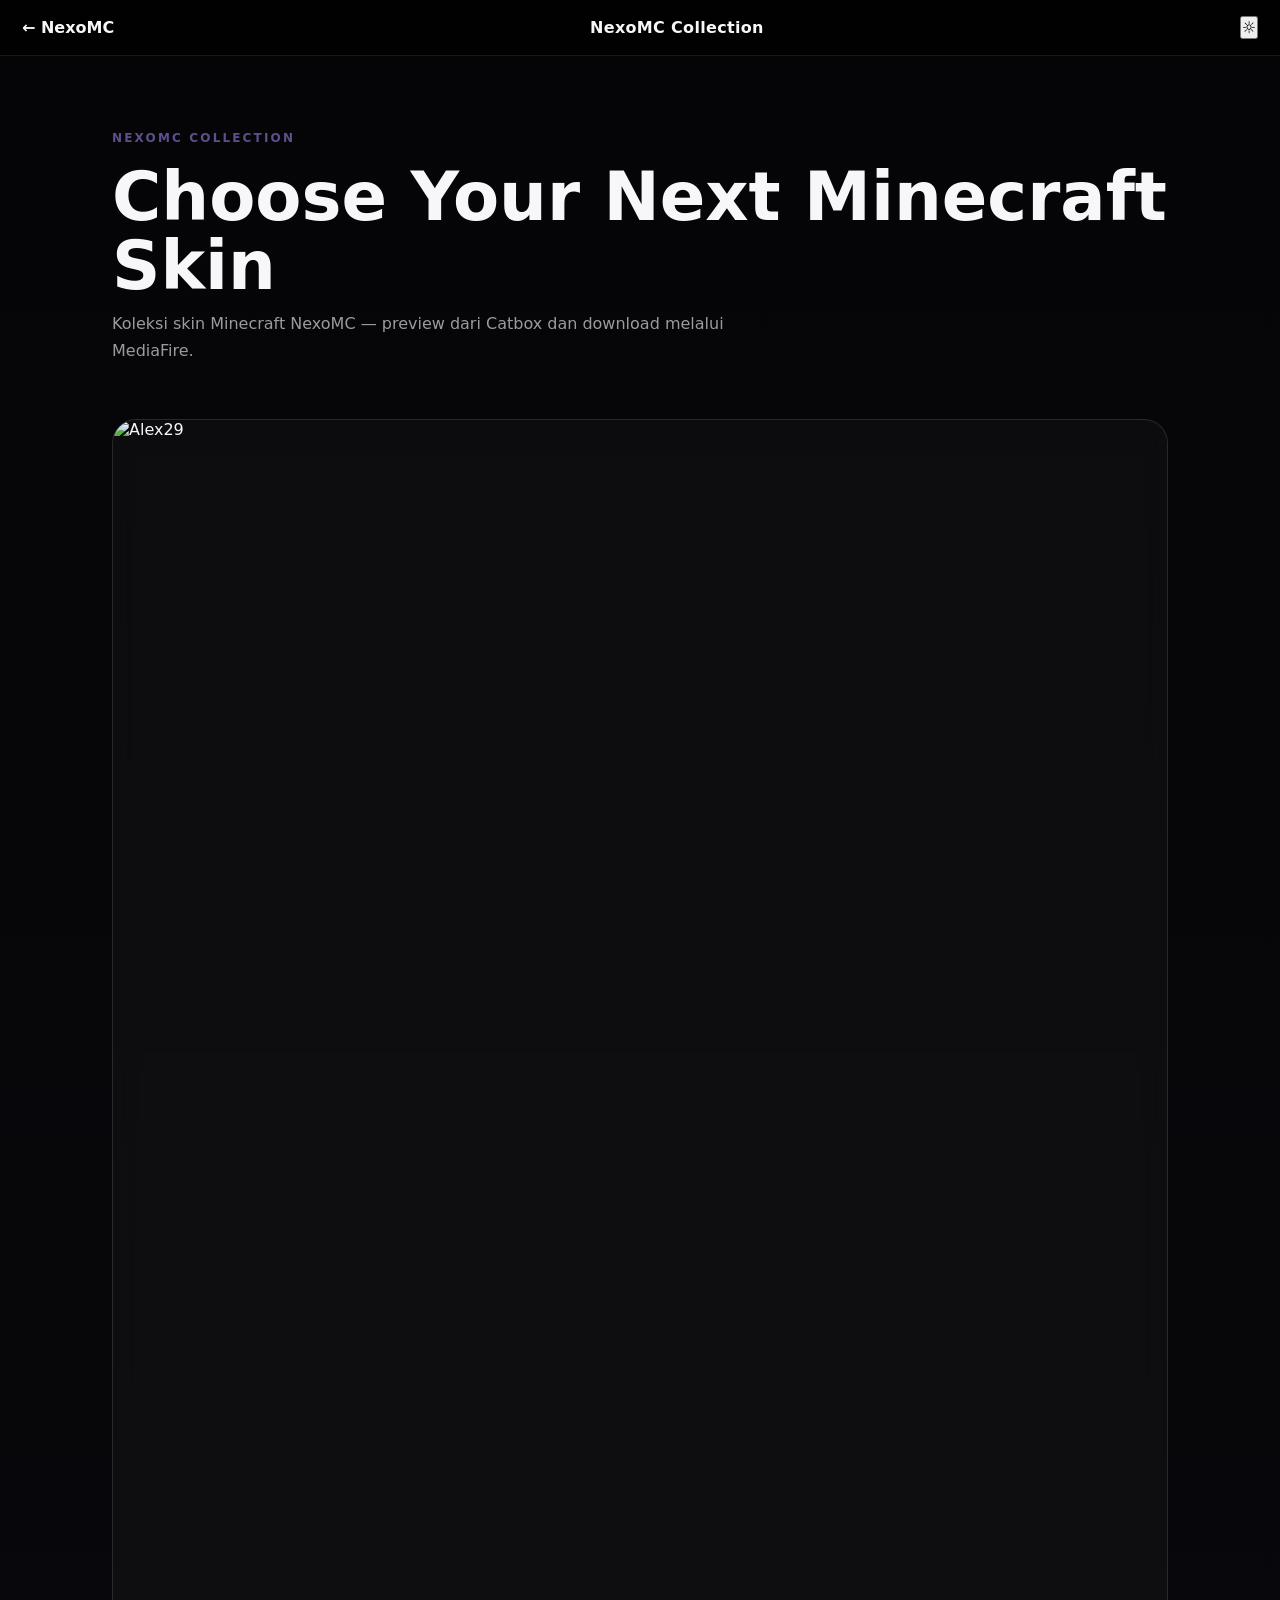
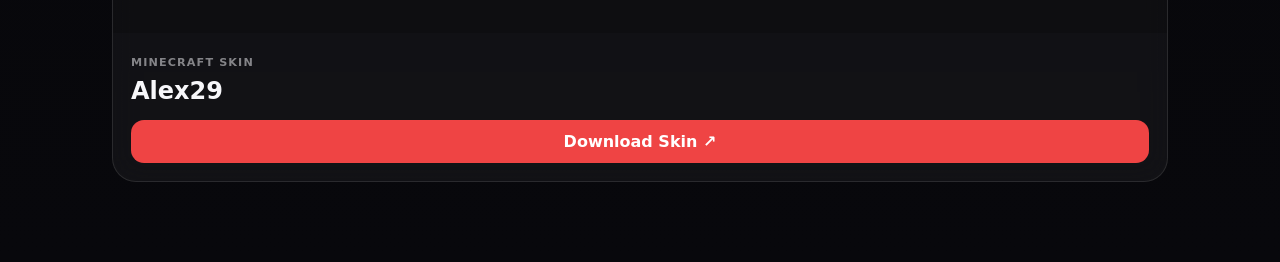
==== skins/index.html @ 6bfa36b0 "Create index.html" ====
<!DOCTYPE html>
<html lang="id">
<head>
<meta charset="UTF-8">
<meta name="viewport" content="width=device-width, initial-scale=1.0">
<title>NexoMC — Skins</title>
<link rel="stylesheet" href="../css/style.css">
</head>
<body>
<main id="skins-page">
  <nav class="skins-nav">
    <a href="../index.html" class="back-home">← NexoMC</a>
    <div class="skins-nav-title">NexoMC Collection</div>
    <button class="theme-btn" id="themeToggle" type="button">☼</button>
  </nav>

  <section class="skins-hero">
    <p class="eyebrow">NEXOMC COLLECTION</p>
    <h1>Choose Your Next Minecraft Skin</h1>
    <p class="skins-subtitle">Koleksi skin Minecraft NexoMC — preview dari Catbox dan download melalui MediaFire.</p>
  </section>

  <section class="skins-grid" id="skinsGrid" aria-label="Minecraft skins"></section>
</main>

<script src="../data/skins.js"></script>
<script>
(function () {
  const skins = window.NEXOMC_SKINS || [];
  const grid = document.getElementById("skinsGrid");

  function render() {
    grid.innerHTML = skins.map(skin => `
      <article class="skin-page-card">
        <div class="skin-image-wrap">
          <img src="${skin.image}" alt="${skin.name}" loading="lazy">
        </div>
        <div class="skin-page-info">
          <span class="skin-category">${skin.category || "Minecraft Skin"}</span>
          <h2>${skin.name}</h2>
          <a class="skin-download" href="${skin.download}" target="_blank" rel="noopener noreferrer">
            Download Skin ↗
          </a>
        </div>
      </article>
    `).join("");
  }

  function applyTheme(theme) {
    document.body.classList.toggle("dark", theme === "dark");
    localStorage.setItem("nexomc-theme", theme);
  }

  const saved = localStorage.getItem("nexomc-theme") || "dark";
  applyTheme(saved);

  document.getElementById("themeToggle").addEventListener("click", () => {
    applyTheme(document.body.classList.contains("dark") ? "light" : "dark");
  });

  render();
})();
</script>

<style>
body { min-height:100vh; }
#skins-page { min-height:100vh; padding-bottom:60px; }
.skins-nav {
  position:sticky; top:0; z-index:20; display:flex; align-items:center;
  justify-content:space-between; gap:16px; padding:16px 22px;
  background:rgba(0,0,0,.72); backdrop-filter:blur(18px);
  border-bottom:1px solid rgba(255,255,255,.09);
}
.back-home { color:inherit; text-decoration:none; font-weight:800; }
.skins-nav-title { font-weight:800; letter-spacing:.02em; }
.theme-btn { cursor:pointer; }
.skins-hero { max-width:1100px; margin:0 auto; padding:75px 22px 35px; }
.eyebrow { font-size:.75rem; font-weight:800; letter-spacing:.18em; opacity:.55; }
.skins-hero h1 { margin:10px 0; font-size:clamp(2rem,6vw,4.2rem); line-height:1.02; }
.skins-subtitle { max-width:650px; opacity:.62; line-height:1.7; }
.skins-grid {
  max-width:1100px; margin:auto; padding:20px 22px;
  display:grid; grid-template-columns:repeat(auto-fit,minmax(230px,1fr)); gap:20px;
}
.skin-page-card {
  overflow:hidden; border:1px solid rgba(255,255,255,.1); border-radius:24px;
  background:rgba(255,255,255,.045); backdrop-filter:blur(16px);
  transition:transform .3s ease, border-color .3s ease, box-shadow .3s ease;
}
.skin-page-card:hover { transform:translateY(-7px); border-color:rgba(255,255,255,.25); box-shadow:0 20px 50px rgba(0,0,0,.25); }
.skin-image-wrap { aspect-ratio:1/1.15; overflow:hidden; background:rgba(0,0,0,.2); }
.skin-image-wrap img { width:100%; height:100%; object-fit:cover; display:block; }
.skin-page-info { padding:18px; }
.skin-category { font-size:.7rem; opacity:.5; text-transform:uppercase; letter-spacing:.1em; font-weight:800; }
.skin-page-info h2 { margin:7px 0 15px; }
.skin-download {
  display:block; text-align:center; text-decoration:none; color:#fff;
  background:#ef4444; border-radius:13px; padding:12px 15px; font-weight:800;
  transition:transform .2s ease, opacity .2s ease;
}
.skin-download:hover { transform:translateY(-2px); opacity:.9; }
body:not(.dark) .skins-nav { background:rgba(255,255,255,.8); border-color:rgba(0,0,0,.08); }
body:not(.dark) .skin-page-card { background:rgba(255,255,255,.75); border-color:rgba(0,0,0,.08); }
body:not(.dark) .skin-download { color:#fff; }
@media (max-width:600px) {
  .skins-nav-title { display:none; }
  .skins-hero { padding-top:50px; }
}
</style>
</body>
</html>
---- css/style.css ----
*{box-sizing:border-box;margin:0;padding:0}
:root{
  --bg:#050507;--bg2:#08080c;--card:rgba(14,14,18,.72);--card2:rgba(18,18,24,.9);
  --text:#f7f7fa;--muted:#92929d;--line:rgba(255,255,255,.10);
  --accent:#8b5cf6;--accent2:#a78bfa;--green:#19d99b;--shadow:0 25px 80px rgba(0,0,0,.45);
}
body.light{--bg:#f5f5f7;--bg2:#fff;--card:rgba(255,255,255,.82);--card2:#fff;--text:#101014;--muted:#666875;--line:rgba(0,0,0,.11);--shadow:0 25px 70px rgba(20,20,30,.12)}
html{scroll-behavior:smooth}
body{font-family:Inter,system-ui,sans-serif;background:linear-gradient(180deg,var(--bg),var(--bg2));color:var(--text);min-height:100vh;overflow-x:hidden;transition:background .55s,color .35s}
a{text-decoration:none;color:inherit}
button{font:inherit}
.topbar{height:88px;display:flex;align-items:center;justify-content:space-between;padding:0 clamp(18px,4vw,58px);border-bottom:1px solid var(--line);background:rgba(5,5,7,.78);backdrop-filter:blur(20px);position:sticky;top:0;z-index:50}
body.light .topbar{background:rgba(255,255,255,.78)}
.brand{display:flex;align-items:center;gap:12px}
.brand strong{display:block;font:700 22px "Space Grotesk";letter-spacing:-.8px}
.brand small{display:block;color:var(--muted);font-size:9px;letter-spacing:2px;margin-top:3px}
.brand small i{display:inline-block;width:6px;height:6px;border-radius:50%;background:var(--green);margin-right:5px;box-shadow:0 0 10px var(--green)}
.brand-mark{width:45px;height:45px;border:1px solid rgba(139,92,246,.45);border-radius:13px;background:linear-gradient(145deg,rgba(139,92,246,.18),rgba(255,255,255,.02));display:grid;place-items:center;gap:2px;padding:11px}
.brand-mark span{display:block;width:19px;height:7px;border-radius:2px;background:var(--accent2)}
.brand-mark span+span{width:12px;margin-left:-7px}
.desktop-nav{display:flex;gap:30px;color:var(--muted);font-size:13px;font-weight:600}
.desktop-nav a,.footer-links a{transition:.25s}.desktop-nav a:hover,.footer-links a:hover{color:var(--text)}
.top-actions{display:flex;gap:10px;align-items:center}.icon-btn,.round-btn{border:1px solid var(--line);background:rgba(255,255,255,.03);color:var(--text);cursor:pointer}
.icon-btn{width:44px;height:44px;border-radius:13px}.deploy-btn{height:44px;padding:0 17px;border-radius:13px;background:#fff;color:#111;font-weight:800;display:flex;align-items:center;gap:10px;transition:.25s}.deploy-btn span{color:#7c3aed}.deploy-btn:hover{transform:translateY(-2px);box-shadow:0 10px 35px rgba(139,92,246,.25)}
main{position:relative;z-index:2}
.grid-bg{position:fixed;inset:0;opacity:.18;background-image:linear-gradient(rgba(139,92,246,.08) 1px,transparent 1px),linear-gradient(90deg,rgba(139,92,246,.08) 1px,transparent 1px);background-size:70px 70px;mask-image:linear-gradient(to bottom,black,transparent 65%);pointer-events:none}
.page-glow{position:fixed;border-radius:50%;filter:blur(90px);pointer-events:none;opacity:.18;z-index:0}.glow-a{width:360px;height:360px;background:#6d28d9;top:100px;left:-170px}.glow-b{width:300px;height:300px;background:#2563eb;right:-140px;top:520px}
.hero{min-height:680px;max-width:1250px;margin:auto;padding:90px 6vw 70px;display:grid;grid-template-columns:1.05fr .95fr;align-items:center;gap:50px}
.eyebrow{font-size:12px;font-weight:800;letter-spacing:2.3px;color:var(--accent2);margin-bottom:18px}
.pulse{display:inline-block;width:7px;height:7px;border-radius:50%;background:#ef4444;box-shadow:0 0 15px #ef4444;margin-right:8px}
.hero h1,.section-head h2,.feature-title h2,.faq h2{font:700 clamp(48px,6.5vw,88px)/.98 "Space Grotesk";letter-spacing:-4px;max-width:780px}
.hero h1 .caret{color:var(--accent2);animation:blink .8s infinite}
.hero-desc{color:var(--muted);font-size:18px;line-height:1.8;max-width:670px;margin:25px 0}
.hero-actions{display:flex;gap:12px;flex-wrap:wrap}.primary-btn,.ghost-btn{padding:15px 22px;border-radius:13px;font-weight:800;border:1px solid var(--line);transition:.3s}.primary-btn{background:#fff;color:#101014}.primary-btn:hover{transform:translateY(-3px);box-shadow:0 15px 35px rgba(255,255,255,.12)}.ghost-btn{background:rgba(255,255,255,.03)}.ghost-btn:hover{border-color:var(--accent)}
.hero-status{margin-top:25px;display:inline-flex;align-items:center;gap:9px;color:#5ee7ba;font:600 11px/1 monospace;letter-spacing:1.4px;border:1px solid rgba(25,217,155,.2);background:rgba(25,217,155,.06);padding:11px 14px;border-radius:30px}.hero-status span,.footer-status span{width:7px;height:7px;border-radius:50%;background:var(--green);box-shadow:0 0 12px var(--green)}
.hero-art{display:grid;place-items:center;min-height:480px;position:relative}.orb{position:absolute;width:330px;height:330px;border-radius:50%;background:radial-gradient(circle,rgba(139,92,246,.28),transparent 68%);filter:blur(8px)}
.skin-stage{width:min(370px,78vw);height:470px;border:1px solid var(--line);border-radius:32px;background:linear-gradient(145deg,rgba(255,255,255,.07),rgba(255,255,255,.015));box-shadow:var(--shadow);position:relative;display:grid;place-items:center;overflow:hidden;transform:rotate(2deg);animation:float 5s ease-in-out infinite}.skin-stage img{width:82%;height:82%;object-fit:cover;border-radius:20px;filter:saturate(1.08);}.scanline{position:absolute;inset:0;background:linear-gradient(transparent 49%,rgba(255,255,255,.06) 50%,transparent 51%);background-size:100% 12px;opacity:.35;z-index:2;pointer-events:none}.stage-tag{position:absolute;bottom:17px;left:17px;border:1px solid var(--line);background:rgba(5,5,7,.65);backdrop-filter:blur(10px);padding:9px 12px;border-radius:10px;color:#bbb;font:600 9px monospace;letter-spacing:1.4px}
.stats{max-width:1120px;margin:0 auto;padding:0 20px 100px;display:grid;grid-template-columns:repeat(4,1fr);gap:12px}.stats>div{padding:25px;border:1px solid var(--line);border-radius:17px;background:var(--card);backdrop-filter:blur(15px)}.stats strong{display:block;font:700 30px "Space Grotesk";margin-bottom:5px}.stats span{font-size:11px;color:var(--muted);letter-spacing:1.2px;text-transform:uppercase}
.section-head{max-width:1120px;margin:0 auto 25px;padding:0 20px;display:flex;justify-content:space-between;align-items:end}.section-head h2,.feature-title h2,.faq h2{font-size:clamp(38px,5vw,65px);letter-spacing:-3px}.section-head h2 em,.feature-title h2 em,.faq h2 em{font-style:normal;color:var(--accent2)}.section-head p{color:var(--muted);margin-top:10px}.collection-controls{display:flex;gap:8px}.round-btn{width:43px;height:43px;border-radius:12px}.round-btn:hover{border-color:var(--accent);color:var(--accent2)}
.skin-row-wrap{overflow:hidden;padding:0 0 110px}.skin-row{display:flex;gap:18px;overflow-x:auto;padding:0 max(20px,calc((100vw - 1120px)/2));scroll-snap-type:x mandatory;scrollbar-width:none}.skin-row::-webkit-scrollbar{display:none}.skin-card{min-width:285px;width:285px;border:1px solid var(--line);border-radius:22px;background:var(--card);padding:12px;scroll-snap-align:start;transition:.35s;backdrop-filter:blur(15px)}.skin-card:hover{transform:translateY(-7px);border-color:rgba(139,92,246,.55);box-shadow:0 20px 60px rgba(0,0,0,.25)}.skin-image{height:360px;border-radius:16px;overflow:hidden;background:#111;position:relative}.skin-image img{width:100%;height:100%;object-fit:cover;transition:.5s}.skin-card:hover .skin-image img{transform:scale(1.04)}.skin-badge{position:absolute;top:12px;left:12px;padding:7px 10px;border-radius:9px;background:rgba(5,5,7,.72);backdrop-filter:blur(10px);font:700 9px monospace;letter-spacing:1px}.skin-info{padding:15px 5px 5px}.skin-info h3{font:700 20px "Space Grotesk"}.skin-info p{color:var(--muted);font-size:12px;margin:5px 0 14px}.download-btn{width:100%;border:0;border-radius:11px;padding:12px;background:#fff;color:#111;font-weight:800;cursor:pointer;transition:.25s}.download-btn:hover{transform:translateY(-2px);box-shadow:0 10px 25px rgba(255,255,255,.1)}.mini-count{color:var(--muted);font:10px monospace;margin-top:8px;text-align:center}
.feature-section,.faq{max-width:1120px;margin:0 auto;padding:0 20px 110px}.feature-title{margin-bottom:25px}.feature-grid{display:grid;grid-template-columns:repeat(3,1fr);gap:14px}.feature-grid article{border:1px solid var(--line);background:var(--card);padding:28px;border-radius:20px;min-height:220px}.feature-icon{width:48px;height:48px;border:1px solid rgba(139,92,246,.4);border-radius:13px;display:grid;place-items:center;color:var(--accent2);font-size:22px;margin-bottom:45px}.feature-grid h3{font:700 20px "Space Grotesk";margin-bottom:9px}.feature-grid p{color:var(--muted);font-size:13px;line-height:1.7}
.faq h2{margin-bottom:28px}.faq-item{border-bottom:1px solid var(--line)}.faq-q{width:100%;padding:20px 4px;background:none;border:0;color:var(--text);display:flex;justify-content:space-between;text-align:left;font-weight:700;cursor:pointer}.faq-q span{color:var(--accent2);transition:.3s}.faq-a{max-height:0;overflow:hidden;color:var(--muted);font-size:14px;line-height:1.7;transition:max-height .35s}.faq-item.active .faq-a{max-height:160px}.faq-item.active .faq-q span{transform:rotate(45deg)}
footer{border-top:1px solid var(--line);max-width:1120px;margin:auto;padding:45px 20px 35px;display:grid;grid-template-columns:1fr auto;gap:30px}.footer-brand{display:flex;gap:12px;align-items:center}.footer-brand strong{font:700 21px "Space Grotesk"}.footer-brand p{color:var(--muted);font-size:11px;margin-top:3px}.footer-links{display:flex;gap:20px;color:var(--muted);font-size:12px;align-items:center}.footer-bottom{grid-column:1/-1;color:#666;font:10px monospace;letter-spacing:1.4px;border-top:1px solid var(--line);padding-top:25px}.footer-bottom span{float:right}.footer-status{grid-column:1/-1;justify-self:start;display:flex;align-items:center;gap:9px;padding:11px 14px;border-radius:30px;border:1px solid rgba(25,217,155,.2);color:#5ee7ba;background:rgba(25,217,155,.05);font:10px monospace;letter-spacing:1.2px}
.reveal{animation:reveal .8s ease both}@keyframes reveal{from{opacity:0;transform:translateY(18px)}to{opacity:1;transform:none}}@keyframes float{0%,100%{transform:rotate(2deg) translateY(0)}50%{transform:rotate(-1deg) translateY(-12px)}}@keyframes blink{50%{opacity:0}}
@media(max-width:850px){.desktop-nav{display:none}.topbar{height:76px}.hero{grid-template-columns:1fr;padding-top:70px;text-align:center}.hero-desc{margin-left:auto;margin-right:auto}.hero-actions{justify-content:center}.hero-status{margin-bottom:10px}.hero-art{min-height:400px}.skin-stage{height:410px;width:300px}.stats{grid-template-columns:repeat(2,1fr);padding-bottom:80px}.feature-grid{grid-template-columns:1fr}.section-head{align-items:end}.collection-controls{display:none}footer{grid-template-columns:1fr}.footer-links{flex-wrap:wrap}.footer-bottom span{float:none;display:block;margin-top:8px}}
@media(max-width:520px){.brand small{display:none}.deploy-btn{padding:0 12px;font-size:12px}.deploy-btn span{display:none}.hero h1{font-size:49px;letter-spacing:-2.5px}.hero-desc{font-size:15px}.stats{gap:8px}.stats>div{padding:18px}.stats strong{font-size:24px}.skin-card{min-width:78vw;width:78vw}.skin-image{height:92vw;max-height:390px}.feature-section,.faq{padding-bottom:80px}}
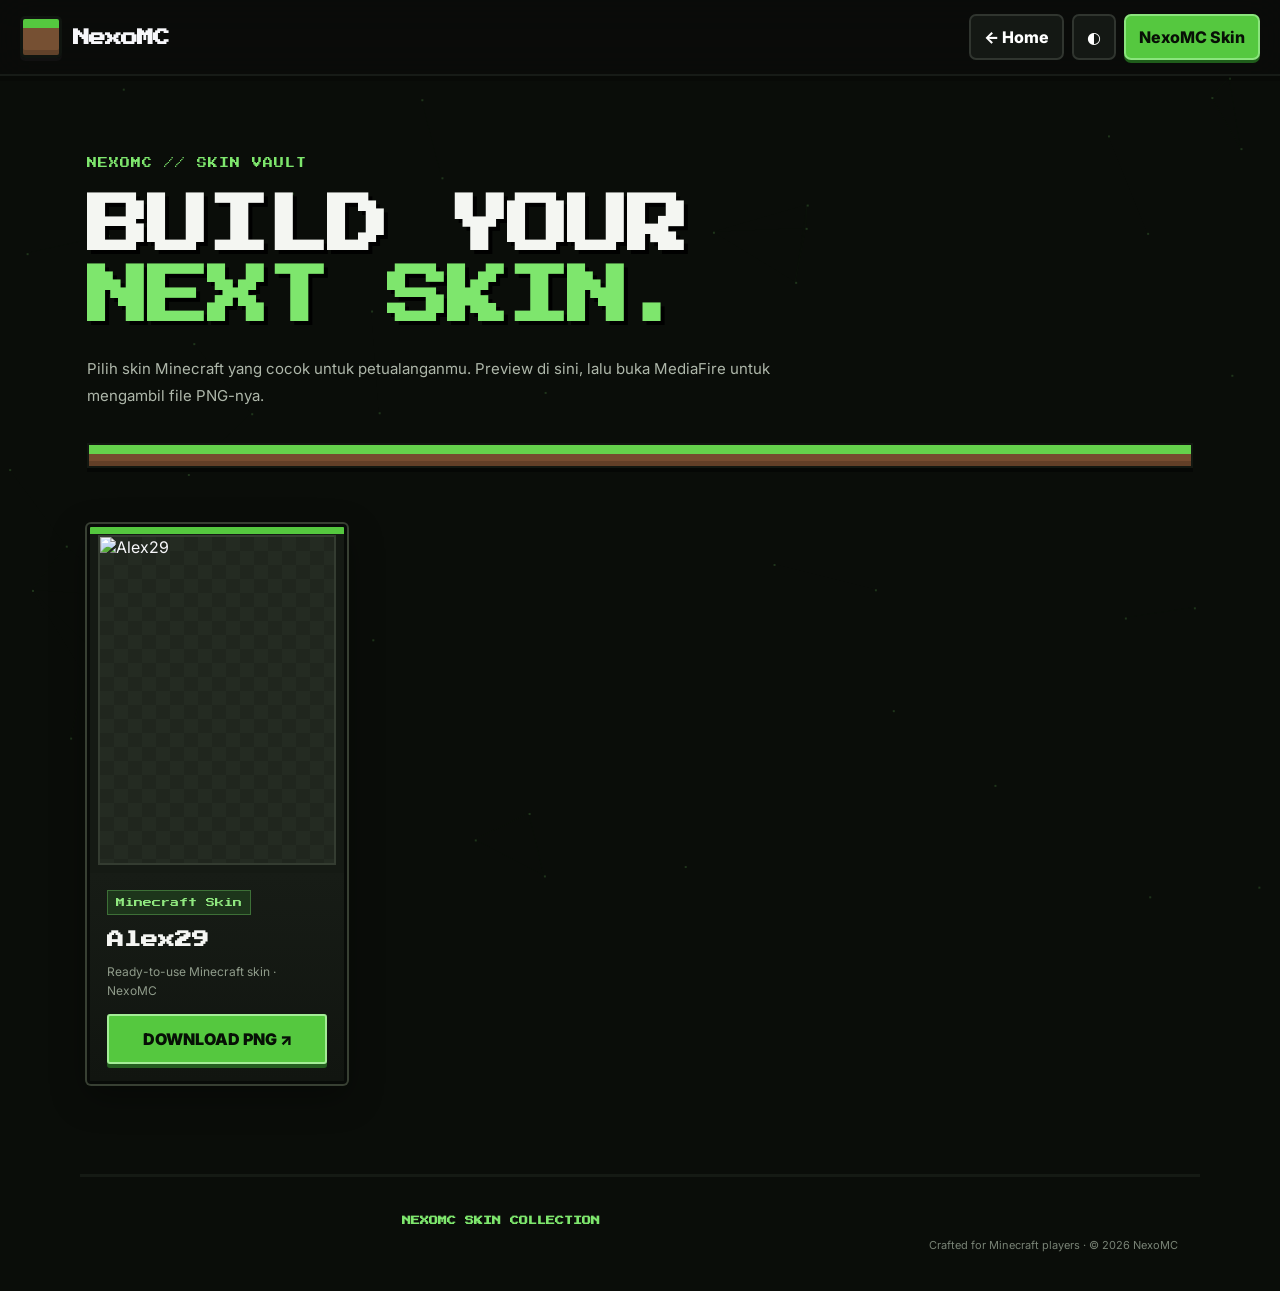
==== commit 37f53dbd: "Add files via upload" ====
--- a/skins/index.html
+++ b/skins/index.html
@@ -3,109 +3,86 @@
 <head>
 <meta charset="UTF-8">
 <meta name="viewport" content="width=device-width, initial-scale=1.0">
-<title>NexoMC — Skins</title>
+<meta name="theme-color" content="#10150f">
+<title>NexoMC Skin — Minecraft Skin Collection</title>
+<link rel="preconnect" href="https://fonts.googleapis.com">
+<link rel="preconnect" href="https://fonts.gstatic.com" crossorigin>
+<link href="https://fonts.googleapis.com/css2?family=Inter:wght@500;600;700;800&family=Press+Start+2P&display=swap" rel="stylesheet">
 <link rel="stylesheet" href="../css/style.css">
+<style>
+  :root{--mc-green:#55c83f;--mc-green2:#2f8f2b;--mc-dirt:#6d452c;--mc-stone:#30343a;--mc-gold:#f2c94c}
+  body{min-height:100vh;background:#0a0d09;overflow-x:hidden}
+  #skinNetwork{position:fixed;inset:0;width:100%;height:100%;z-index:0;pointer-events:none;opacity:.34}
+  .skin-page{position:relative;z-index:2;min-height:100vh}
+  .mc-topbar{position:sticky;top:0;z-index:100;display:flex;align-items:center;justify-content:space-between;gap:14px;padding:14px 20px;background:rgba(10,12,10,.9);backdrop-filter:blur(18px);border-bottom:2px solid #171b17;box-shadow:0 5px 0 rgba(0,0,0,.2)}
+  .mc-brand{display:flex;align-items:center;gap:11px;font-weight:800}
+  .mc-block{width:42px;height:42px;border:3px solid #101510;border-radius:5px;background:linear-gradient(180deg,var(--mc-green) 0 25%,#765033 25% 100%);box-shadow:inset 0 -5px rgba(0,0,0,.18),0 3px 0 #111}
+  .mc-brand strong{font:800 17px 'Press Start 2P',monospace;letter-spacing:-1px}
+  .mc-actions{display:flex;align-items:center;gap:8px}
+  .mc-home,.mc-theme{border:2px solid #30352f;background:#141814;color:#fff;border-radius:7px;padding:11px 13px;font-weight:800;cursor:pointer;text-decoration:none}
+  .mc-skin-btn{background:var(--mc-green);color:#081006;border-color:#8be47d;box-shadow:0 3px 0 #1f5d1b}
+  .mc-hero{max-width:1150px;margin:auto;padding:78px 22px 36px}
+  .mc-kicker{font:10px 'Press Start 2P',monospace;color:#7ee66d;letter-spacing:1px;line-height:1.8}
+  .mc-hero h1{font:800 clamp(28px,6vw,62px)/1.15 'Press Start 2P',monospace;letter-spacing:-2px;margin:20px 0;color:#f4f6f2;text-shadow:4px 4px 0 #000;max-width:900px}
+  .mc-hero h1 span{color:#7ee66d}
+  .mc-hero p{max-width:700px;color:#aeb7aa;line-height:1.8;font-size:15px}
+  .mc-world-bar{height:25px;margin-top:34px;border:2px solid #121711;background:linear-gradient(#65d14c 0 42%,#754b2f 42%);box-shadow:0 4px 0 #050705, inset 0 -5px rgba(0,0,0,.16)}
+  .mc-grid{max-width:1150px;margin:auto;padding:20px 22px 90px;display:grid;grid-template-columns:repeat(auto-fill,minmax(235px,1fr));gap:22px}
+  .mc-card{position:relative;overflow:hidden;background:#151a14;border:3px solid #080b08;border-radius:4px;box-shadow:0 0 0 2px #384033,0 12px 35px rgba(0,0,0,.35);transition:transform .25s ease,box-shadow .25s ease}
+  .mc-card:hover{transform:translateY(-6px);box-shadow:0 0 0 2px #6c7b65,0 18px 45px rgba(0,0,0,.5)}
+  .mc-card::before{content:"";position:absolute;inset:0 0 auto;height:7px;background:var(--mc-green);z-index:2}
+  .mc-preview{height:330px;margin:8px;background:#20261e;border:2px solid #343c31;display:flex;align-items:center;justify-content:center;overflow:hidden;background-image:linear-gradient(45deg,#242b22 25%,transparent 25%),linear-gradient(-45deg,#242b22 25%,transparent 25%),linear-gradient(45deg,transparent 75%,#242b22 75%),linear-gradient(-45deg,transparent 75%,#242b22 75%);background-size:28px 28px;background-position:0 0,0 14px,14px -14px,-14px 0}
+  .mc-preview img{width:100%;height:100%;object-fit:cover;image-rendering:auto;display:block}
+  .mc-info{padding:17px;background:linear-gradient(#171c16,#111510)}
+  .mc-tag{display:inline-block;font:9px 'Press Start 2P',monospace;color:#8fe87f;background:#1d351b;border:1px solid #3d7037;padding:7px 8px;margin-bottom:12px}
+  .mc-info h2{font:700 17px 'Press Start 2P',monospace;line-height:1.5;color:#f5f6f3;margin-bottom:10px}
+  .mc-info p{color:#8f9b8a;font-size:12px;line-height:1.6;margin-bottom:14px}
+  .mc-download{display:block;text-align:center;text-decoration:none;background:var(--mc-green);color:#071006;font-weight:900;padding:13px 10px;border:2px solid #a4ed97;border-radius:3px;box-shadow:0 4px 0 #245e20;transition:.18s}
+  .mc-download:hover{transform:translateY(2px);box-shadow:0 2px 0 #245e20}
+  .mc-empty{grid-column:1/-1;padding:45px 20px;text-align:center;color:#9aa596;border:2px dashed #3b4738}
+  .mc-footer{border-top:3px solid #151a14;padding:35px 22px;text-align:center;color:#788275;font-size:11px;line-height:2}
+  .mc-footer b{font-family:'Press Start 2P',monospace;color:#7ee66d;font-size:9px}
+  @media(max-width:600px){.mc-topbar{padding:11px 12px}.mc-brand strong{font-size:11px}.mc-block{width:37px;height:37px}.mc-home{font-size:11px;padding:10px}.mc-skin-btn{display:none}.mc-hero{padding-top:55px}.mc-hero h1{font-size:25px}.mc-grid{grid-template-columns:1fr 1fr;gap:13px;padding-left:12px;padding-right:12px}.mc-preview{height:220px;margin:5px}.mc-info{padding:12px}.mc-info h2{font-size:11px}.mc-info p{font-size:10px}.mc-tag{font-size:7px;padding:5px}.mc-download{font-size:11px;padding:10px 4px}}
+</style>
 </head>
 <body>
-<main id="skins-page">
-  <nav class="skins-nav">
-    <a href="../index.html" class="back-home">← NexoMC</a>
-    <div class="skins-nav-title">NexoMC Collection</div>
-    <button class="theme-btn" id="themeToggle" type="button">☼</button>
-  </nav>
+<canvas id="skinNetwork" aria-hidden="true"></canvas>
+<div class="skin-page">
+<header class="mc-topbar">
+  <a class="mc-brand" href="../index.html"><span class="mc-block"></span><strong>NexoMC</strong></a>
+  <div class="mc-actions">
+    <a class="mc-home" href="../index.html">← Home</a>
+    <button class="mc-theme" id="mcTheme" type="button">◐</button>
+    <span class="mc-home mc-skin-btn">NexoMC Skin</span>
+  </div>
+</header>
 
-  <section class="skins-hero">
-    <p class="eyebrow">NEXOMC COLLECTION</p>
-    <h1>Choose Your Next Minecraft Skin</h1>
-    <p class="skins-subtitle">Koleksi skin Minecraft NexoMC — preview dari Catbox dan download melalui MediaFire.</p>
-  </section>
+<section class="mc-hero">
+  <div class="mc-kicker">NEXOMC // SKIN VAULT</div>
+  <h1>BUILD YOUR<br><span>NEXT SKIN.</span></h1>
+  <p>Pilih skin Minecraft yang cocok untuk petualanganmu. Preview di sini, lalu buka MediaFire untuk mengambil file PNG-nya.</p>
+  <div class="mc-world-bar"></div>
+</section>
 
-  <section class="skins-grid" id="skinsGrid" aria-label="Minecraft skins"></section>
-</main>
+<section class="mc-grid" id="skinsGrid"></section>
 
+<footer class="mc-footer"><b>NEXOMC SKIN COLLECTION</b><br>Crafted for Minecraft players · © 2026 NexoMC</footer>
+</div>
 <script src="../data/skins.js"></script>
 <script>
-(function () {
-  const skins = window.NEXOMC_SKINS || [];
-  const grid = document.getElementById("skinsGrid");
+(function(){
+  const skins=window.NEXOMC_SKINS||[];
+  const grid=document.getElementById('skinsGrid');
+  grid.innerHTML=skins.length?skins.map(s=>`<article class="mc-card"><div class="mc-preview"><img src="${s.image}" alt="${s.name}" loading="lazy"></div><div class="mc-info"><span class="mc-tag">${s.category||'MINECRAFT SKIN'}</span><h2>${s.name}</h2><p>Ready-to-use Minecraft skin · NexoMC</p><a class="mc-download" href="${s.download}" target="_blank" rel="noopener noreferrer">DOWNLOAD PNG ↗</a></div></article>`).join(''):'<div class="mc-empty">Belum ada skin di collection.</div>';
+  const theme=localStorage.getItem('nexomc-theme')||'dark';
+  document.body.classList.toggle('light',theme==='light');
+  document.getElementById('mcTheme').onclick=()=>{const light=!document.body.classList.contains('light');document.body.classList.toggle('light',light);localStorage.setItem('nexomc-theme',light?'light':'dark');};
 
-  function render() {
-    grid.innerHTML = skins.map(skin => `
-      <article class="skin-page-card">
-        <div class="skin-image-wrap">
-          <img src="${skin.image}" alt="${skin.name}" loading="lazy">
-        </div>
-        <div class="skin-page-info">
-          <span class="skin-category">${skin.category || "Minecraft Skin"}</span>
-          <h2>${skin.name}</h2>
-          <a class="skin-download" href="${skin.download}" target="_blank" rel="noopener noreferrer">
-            Download Skin ↗
-          </a>
-        </div>
-      </article>
-    `).join("");
-  }
-
-  function applyTheme(theme) {
-    document.body.classList.toggle("dark", theme === "dark");
-    localStorage.setItem("nexomc-theme", theme);
-  }
-
-  const saved = localStorage.getItem("nexomc-theme") || "dark";
-  applyTheme(saved);
-
-  document.getElementById("themeToggle").addEventListener("click", () => {
-    applyTheme(document.body.classList.contains("dark") ? "light" : "dark");
-  });
-
-  render();
+  const c=document.getElementById('skinNetwork'),ctx=c.getContext('2d');let ns=[],w,h,dpr;
+  function resize(){dpr=Math.min(devicePixelRatio||1,2);w=innerWidth;h=innerHeight;c.width=w*dpr;c.height=h*dpr;c.style.width=w+'px';c.style.height=h+'px';ctx.setTransform(dpr,0,0,dpr,0,0);ns=Array.from({length:Math.min(60,Math.max(28,Math.floor(w*h/24000)))},()=>({x:Math.random()*w,y:Math.random()*h,vx:(Math.random()-.5)*.22,vy:(Math.random()-.5)*.22}));}
+  function draw(){ctx.clearRect(0,0,w,h);for(const n of ns){n.x+=n.vx;n.y+=n.vy;if(n.x<0||n.x>w)n.vx*=-1;if(n.y<0||n.y>h)n.vy*=-1;}for(let i=0;i<ns.length;i++)for(let j=i+1;j<ns.length;j++){const a=ns[i],b=ns[j],dd=Math.hypot(a.x-b.x,a.y-b.y);if(dd<125){ctx.strokeStyle=`rgba(85,200,63,${(1-dd/125)*.16})`;ctx.lineWidth=.6;ctx.beginPath();ctx.moveTo(a.x,a.y);ctx.lineTo(b.x,b.y);ctx.stroke();}}for(const n of ns){ctx.fillStyle='rgba(126,230,109,.55)';ctx.fillRect(n.x,n.y,2,2);}requestAnimationFrame(draw)}
+  addEventListener('resize',resize);resize();draw();
 })();
 </script>
-
-<style>
-body { min-height:100vh; }
-#skins-page { min-height:100vh; padding-bottom:60px; }
-.skins-nav {
-  position:sticky; top:0; z-index:20; display:flex; align-items:center;
-  justify-content:space-between; gap:16px; padding:16px 22px;
-  background:rgba(0,0,0,.72); backdrop-filter:blur(18px);
-  border-bottom:1px solid rgba(255,255,255,.09);
-}
-.back-home { color:inherit; text-decoration:none; font-weight:800; }
-.skins-nav-title { font-weight:800; letter-spacing:.02em; }
-.theme-btn { cursor:pointer; }
-.skins-hero { max-width:1100px; margin:0 auto; padding:75px 22px 35px; }
-.eyebrow { font-size:.75rem; font-weight:800; letter-spacing:.18em; opacity:.55; }
-.skins-hero h1 { margin:10px 0; font-size:clamp(2rem,6vw,4.2rem); line-height:1.02; }
-.skins-subtitle { max-width:650px; opacity:.62; line-height:1.7; }
-.skins-grid {
-  max-width:1100px; margin:auto; padding:20px 22px;
-  display:grid; grid-template-columns:repeat(auto-fit,minmax(230px,1fr)); gap:20px;
-}
-.skin-page-card {
-  overflow:hidden; border:1px solid rgba(255,255,255,.1); border-radius:24px;
-  background:rgba(255,255,255,.045); backdrop-filter:blur(16px);
-  transition:transform .3s ease, border-color .3s ease, box-shadow .3s ease;
-}
-.skin-page-card:hover { transform:translateY(-7px); border-color:rgba(255,255,255,.25); box-shadow:0 20px 50px rgba(0,0,0,.25); }
-.skin-image-wrap { aspect-ratio:1/1.15; overflow:hidden; background:rgba(0,0,0,.2); }
-.skin-image-wrap img { width:100%; height:100%; object-fit:cover; display:block; }
-.skin-page-info { padding:18px; }
-.skin-category { font-size:.7rem; opacity:.5; text-transform:uppercase; letter-spacing:.1em; font-weight:800; }
-.skin-page-info h2 { margin:7px 0 15px; }
-.skin-download {
-  display:block; text-align:center; text-decoration:none; color:#fff;
-  background:#ef4444; border-radius:13px; padding:12px 15px; font-weight:800;
-  transition:transform .2s ease, opacity .2s ease;
-}
-.skin-download:hover { transform:translateY(-2px); opacity:.9; }
-body:not(.dark) .skins-nav { background:rgba(255,255,255,.8); border-color:rgba(0,0,0,.08); }
-body:not(.dark) .skin-page-card { background:rgba(255,255,255,.75); border-color:rgba(0,0,0,.08); }
-body:not(.dark) .skin-download { color:#fff; }
-@media (max-width:600px) {
-  .skins-nav-title { display:none; }
-  .skins-hero { padding-top:50px; }
-}
-</style>
 </body>
 </html>
--- a/css/style.css
+++ b/css/style.css
@@ -44,3 +44,33 @@
 .reveal{animation:reveal .8s ease both}@keyframes reveal{from{opacity:0;transform:translateY(18px)}to{opacity:1;transform:none}}@keyframes float{0%,100%{transform:rotate(2deg) translateY(0)}50%{transform:rotate(-1deg) translateY(-12px)}}@keyframes blink{50%{opacity:0}}
 @media(max-width:850px){.desktop-nav{display:none}.topbar{height:76px}.hero{grid-template-columns:1fr;padding-top:70px;text-align:center}.hero-desc{margin-left:auto;margin-right:auto}.hero-actions{justify-content:center}.hero-status{margin-bottom:10px}.hero-art{min-height:400px}.skin-stage{height:410px;width:300px}.stats{grid-template-columns:repeat(2,1fr);padding-bottom:80px}.feature-grid{grid-template-columns:1fr}.section-head{align-items:end}.collection-controls{display:none}footer{grid-template-columns:1fr}.footer-links{flex-wrap:wrap}.footer-bottom span{float:none;display:block;margin-top:8px}}
 @media(max-width:520px){.brand small{display:none}.deploy-btn{padding:0 12px;font-size:12px}.deploy-btn span{display:none}.hero h1{font-size:49px;letter-spacing:-2.5px}.hero-desc{font-size:15px}.stats{gap:8px}.stats>div{padding:18px}.stats strong{font-size:24px}.skin-card{min-width:78vw;width:78vw}.skin-image{height:92vw;max-height:390px}.feature-section,.faq{padding-bottom:80px}}
+
+/* Animated network background */
+#networkCanvas{
+  position:fixed;
+  inset:0;
+  width:100%;
+  height:100%;
+  z-index:0;
+  pointer-events:none;
+  opacity:.72;
+}
+body > .page-glow, body > .grid-bg{z-index:1}
+body > header{z-index:100}
+body > main, body > footer{position:relative;z-index:2}
+
+/* NexoMC navigation fix: keep the topbar visible while scrolling. */
+body > header.topbar {
+  position: sticky !important;
+  top: 0 !important;
+  z-index: 100 !important;
+}
+body > main, body > footer { position: relative; z-index: 2; }
+body > .page-glow, body > .grid-bg { z-index: 1; }
+
+/* Avoid an empty visual area when the featured preview is unavailable. */
+.hero-art { min-height: 460px; }
+.skin-stage img { opacity: 1; }
+@media (max-width: 850px) {
+  .hero-art { min-height: 350px; }
+}
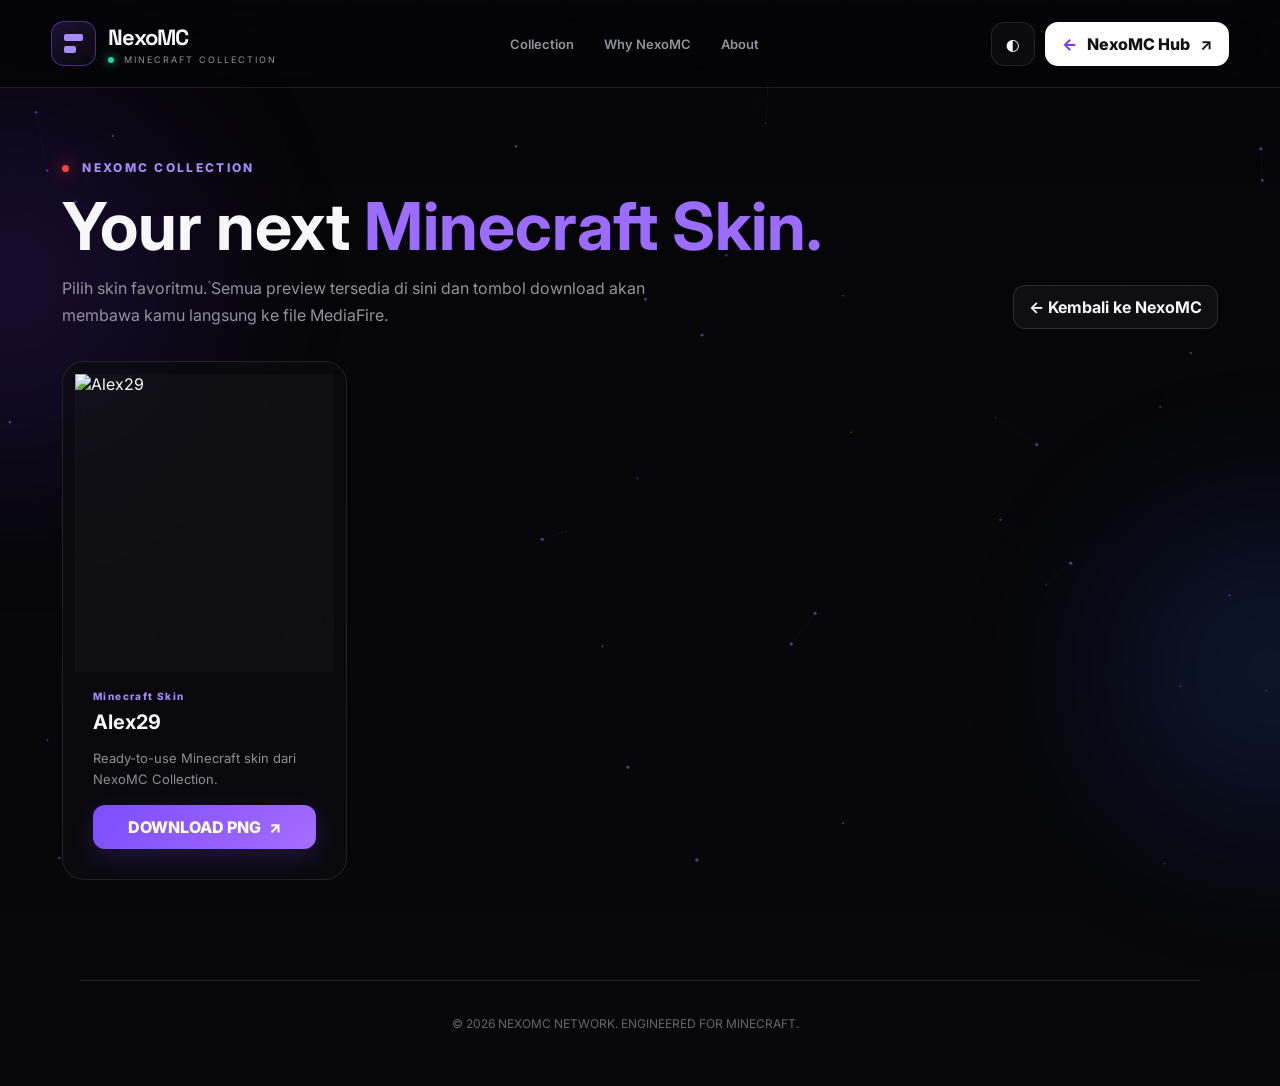
==== commit 79ffa75b: "Add files via upload" ====
--- a/skins/index.html
+++ b/skins/index.html
@@ -1,88 +1,15 @@
 <!DOCTYPE html>
-<html lang="id">
-<head>
-<meta charset="UTF-8">
-<meta name="viewport" content="width=device-width, initial-scale=1.0">
-<meta name="theme-color" content="#10150f">
-<title>NexoMC Skin — Minecraft Skin Collection</title>
-<link rel="preconnect" href="https://fonts.googleapis.com">
-<link rel="preconnect" href="https://fonts.gstatic.com" crossorigin>
-<link href="https://fonts.googleapis.com/css2?family=Inter:wght@500;600;700;800&family=Press+Start+2P&display=swap" rel="stylesheet">
-<link rel="stylesheet" href="../css/style.css">
+<html lang="id"><head><meta charset="UTF-8"><meta name="viewport" content="width=device-width, initial-scale=1.0"><meta name="theme-color" content="#050507"><title>NexoMC Skin — Collection</title>
+<link rel="preconnect" href="https://fonts.googleapis.com"><link rel="preconnect" href="https://fonts.gstatic.com" crossorigin><link href="https://fonts.googleapis.com/css2?family=Inter:wght@400;500;600;700;800&family=Space+Grotesk:wght@500;600;700&display=swap" rel="stylesheet"><link rel="stylesheet" href="../css/style.css">
 <style>
-  :root{--mc-green:#55c83f;--mc-green2:#2f8f2b;--mc-dirt:#6d452c;--mc-stone:#30343a;--mc-gold:#f2c94c}
-  body{min-height:100vh;background:#0a0d09;overflow-x:hidden}
-  #skinNetwork{position:fixed;inset:0;width:100%;height:100%;z-index:0;pointer-events:none;opacity:.34}
-  .skin-page{position:relative;z-index:2;min-height:100vh}
-  .mc-topbar{position:sticky;top:0;z-index:100;display:flex;align-items:center;justify-content:space-between;gap:14px;padding:14px 20px;background:rgba(10,12,10,.9);backdrop-filter:blur(18px);border-bottom:2px solid #171b17;box-shadow:0 5px 0 rgba(0,0,0,.2)}
-  .mc-brand{display:flex;align-items:center;gap:11px;font-weight:800}
-  .mc-block{width:42px;height:42px;border:3px solid #101510;border-radius:5px;background:linear-gradient(180deg,var(--mc-green) 0 25%,#765033 25% 100%);box-shadow:inset 0 -5px rgba(0,0,0,.18),0 3px 0 #111}
-  .mc-brand strong{font:800 17px 'Press Start 2P',monospace;letter-spacing:-1px}
-  .mc-actions{display:flex;align-items:center;gap:8px}
-  .mc-home,.mc-theme{border:2px solid #30352f;background:#141814;color:#fff;border-radius:7px;padding:11px 13px;font-weight:800;cursor:pointer;text-decoration:none}
-  .mc-skin-btn{background:var(--mc-green);color:#081006;border-color:#8be47d;box-shadow:0 3px 0 #1f5d1b}
-  .mc-hero{max-width:1150px;margin:auto;padding:78px 22px 36px}
-  .mc-kicker{font:10px 'Press Start 2P',monospace;color:#7ee66d;letter-spacing:1px;line-height:1.8}
-  .mc-hero h1{font:800 clamp(28px,6vw,62px)/1.15 'Press Start 2P',monospace;letter-spacing:-2px;margin:20px 0;color:#f4f6f2;text-shadow:4px 4px 0 #000;max-width:900px}
-  .mc-hero h1 span{color:#7ee66d}
-  .mc-hero p{max-width:700px;color:#aeb7aa;line-height:1.8;font-size:15px}
-  .mc-world-bar{height:25px;margin-top:34px;border:2px solid #121711;background:linear-gradient(#65d14c 0 42%,#754b2f 42%);box-shadow:0 4px 0 #050705, inset 0 -5px rgba(0,0,0,.16)}
-  .mc-grid{max-width:1150px;margin:auto;padding:20px 22px 90px;display:grid;grid-template-columns:repeat(auto-fill,minmax(235px,1fr));gap:22px}
-  .mc-card{position:relative;overflow:hidden;background:#151a14;border:3px solid #080b08;border-radius:4px;box-shadow:0 0 0 2px #384033,0 12px 35px rgba(0,0,0,.35);transition:transform .25s ease,box-shadow .25s ease}
-  .mc-card:hover{transform:translateY(-6px);box-shadow:0 0 0 2px #6c7b65,0 18px 45px rgba(0,0,0,.5)}
-  .mc-card::before{content:"";position:absolute;inset:0 0 auto;height:7px;background:var(--mc-green);z-index:2}
-  .mc-preview{height:330px;margin:8px;background:#20261e;border:2px solid #343c31;display:flex;align-items:center;justify-content:center;overflow:hidden;background-image:linear-gradient(45deg,#242b22 25%,transparent 25%),linear-gradient(-45deg,#242b22 25%,transparent 25%),linear-gradient(45deg,transparent 75%,#242b22 75%),linear-gradient(-45deg,transparent 75%,#242b22 75%);background-size:28px 28px;background-position:0 0,0 14px,14px -14px,-14px 0}
-  .mc-preview img{width:100%;height:100%;object-fit:cover;image-rendering:auto;display:block}
-  .mc-info{padding:17px;background:linear-gradient(#171c16,#111510)}
-  .mc-tag{display:inline-block;font:9px 'Press Start 2P',monospace;color:#8fe87f;background:#1d351b;border:1px solid #3d7037;padding:7px 8px;margin-bottom:12px}
-  .mc-info h2{font:700 17px 'Press Start 2P',monospace;line-height:1.5;color:#f5f6f3;margin-bottom:10px}
-  .mc-info p{color:#8f9b8a;font-size:12px;line-height:1.6;margin-bottom:14px}
-  .mc-download{display:block;text-align:center;text-decoration:none;background:var(--mc-green);color:#071006;font-weight:900;padding:13px 10px;border:2px solid #a4ed97;border-radius:3px;box-shadow:0 4px 0 #245e20;transition:.18s}
-  .mc-download:hover{transform:translateY(2px);box-shadow:0 2px 0 #245e20}
-  .mc-empty{grid-column:1/-1;padding:45px 20px;text-align:center;color:#9aa596;border:2px dashed #3b4738}
-  .mc-footer{border-top:3px solid #151a14;padding:35px 22px;text-align:center;color:#788275;font-size:11px;line-height:2}
-  .mc-footer b{font-family:'Press Start 2P',monospace;color:#7ee66d;font-size:9px}
-  @media(max-width:600px){.mc-topbar{padding:11px 12px}.mc-brand strong{font-size:11px}.mc-block{width:37px;height:37px}.mc-home{font-size:11px;padding:10px}.mc-skin-btn{display:none}.mc-hero{padding-top:55px}.mc-hero h1{font-size:25px}.mc-grid{grid-template-columns:1fr 1fr;gap:13px;padding-left:12px;padding-right:12px}.mc-preview{height:220px;margin:5px}.mc-info{padding:12px}.mc-info h2{font-size:11px}.mc-info p{font-size:10px}.mc-tag{font-size:7px;padding:5px}.mc-download{font-size:11px;padding:10px 4px}}
-</style>
-</head>
-<body>
-<canvas id="skinNetwork" aria-hidden="true"></canvas>
-<div class="skin-page">
-<header class="mc-topbar">
-  <a class="mc-brand" href="../index.html"><span class="mc-block"></span><strong>NexoMC</strong></a>
-  <div class="mc-actions">
-    <a class="mc-home" href="../index.html">← Home</a>
-    <button class="mc-theme" id="mcTheme" type="button">◐</button>
-    <span class="mc-home mc-skin-btn">NexoMC Skin</span>
-  </div>
-</header>
-
-<section class="mc-hero">
-  <div class="mc-kicker">NEXOMC // SKIN VAULT</div>
-  <h1>BUILD YOUR<br><span>NEXT SKIN.</span></h1>
-  <p>Pilih skin Minecraft yang cocok untuk petualanganmu. Preview di sini, lalu buka MediaFire untuk mengambil file PNG-nya.</p>
-  <div class="mc-world-bar"></div>
-</section>
-
-<section class="mc-grid" id="skinsGrid"></section>
-
-<footer class="mc-footer"><b>NEXOMC SKIN COLLECTION</b><br>Crafted for Minecraft players · © 2026 NexoMC</footer>
-</div>
-<script src="../data/skins.js"></script>
-<script>
+.skin-page-main{position:relative;z-index:2;max-width:1200px;margin:auto;padding:72px 22px 100px}.skin-page-head{display:flex;justify-content:space-between;align-items:end;gap:20px;margin-bottom:32px}.skin-page-head h1{font-size:clamp(34px,6vw,66px);line-height:1.03;margin-top:10px}.skin-page-head h1 em{font-style:normal;color:#9b6cff}.skin-page-head p{color:var(--muted,#8f8f98);max-width:650px;line-height:1.7;margin-top:14px}.skin-back{display:inline-flex;align-items:center;gap:8px;text-decoration:none;color:inherit;border:1px solid rgba(255,255,255,.12);background:rgba(255,255,255,.04);padding:11px 15px;border-radius:12px;font-weight:700;white-space:nowrap}.skin-grid{display:grid;grid-template-columns:repeat(auto-fit,minmax(235px,1fr));gap:20px}.skin-card{background:rgba(12,12,16,.72);border:1px solid rgba(255,255,255,.1);border-radius:22px;overflow:hidden;backdrop-filter:blur(16px);transition:.3s}.skin-card:hover{transform:translateY(-6px);border-color:rgba(155,108,255,.45);box-shadow:0 20px 50px rgba(0,0,0,.28)}.skin-preview{aspect-ratio:1/1.15;background:rgba(255,255,255,.025);overflow:hidden}.skin-preview img{width:100%;height:100%;object-fit:cover;display:block}.skin-info{padding:18px}.skin-tag{font-size:10px;letter-spacing:.14em;color:#a987ff;font-weight:800}.skin-info h2{font-size:20px;margin:8px 0 14px}.skin-info p{color:#8d8d97;font-size:13px;line-height:1.6;margin-bottom:15px}.skin-download{display:flex;align-items:center;justify-content:center;gap:8px;text-decoration:none;color:#fff;background:linear-gradient(135deg,#7c4dff,#a56cff);padding:12px;border-radius:12px;font-weight:800;box-shadow:0 8px 25px rgba(124,77,255,.2)}.skin-empty{padding:60px;text-align:center;border:1px dashed rgba(255,255,255,.15);border-radius:20px;color:#8d8d97}.skin-page-footer{text-align:center;padding:35px 20px 55px;color:#666;position:relative;z-index:2;font-size:12px}@media(max-width:650px){.skin-page-main{padding:50px 14px 70px}.skin-page-head{display:block}.skin-back{margin-top:20px}.skin-grid{grid-template-columns:1fr 1fr;gap:12px}.skin-info{padding:13px}.skin-info h2{font-size:14px}.skin-info p{font-size:10px}.skin-download{font-size:11px;padding:10px 5px}.skin-tag{font-size:8px}}
+</style></head><body>
+<canvas id="networkCanvas" aria-hidden="true"></canvas><div class="page-glow glow-a"></div><div class="page-glow glow-b"></div><div class="grid-bg"></div>
+<header class="topbar"><a class="brand" href="../" aria-label="NexoMC home"><span class="brand-mark"><span></span><span></span></span><span><strong>NexoMC</strong><small><i></i> MINECRAFT COLLECTION</small></span></a><nav class="desktop-nav"><a href="#collection">Collection</a><a href="../#features">Why NexoMC</a><a href="../#footer">About</a></nav><div class="top-actions"><button class="icon-btn" id="themeBtn" aria-label="Ganti tema">◐</button><a class="deploy-btn" href="../" target="_self"><span>←</span> NexoMC Hub <b>↗</b></a></div></header>
+<main class="skin-page-main" id="collection"><section class="skin-page-head"><div><div class="eyebrow"><span class="pulse"></span> NEXOMC COLLECTION</div><h1>Your next <em>Minecraft Skin.</em></h1><p>Pilih skin favoritmu. Semua preview tersedia di sini dan tombol download akan membawa kamu langsung ke file MediaFire.</p></div><a class="skin-back" href="../">← Kembali ke NexoMC</a></section><section class="skin-grid" id="skinGrid"></section></main><footer class="skin-page-footer">© 2026 NEXOMC NETWORK. ENGINEERED FOR MINECRAFT.</footer>
+<script src="../config.js"></script><script src="../data/skins.js"></script><script>
 (function(){
-  const skins=window.NEXOMC_SKINS||[];
-  const grid=document.getElementById('skinsGrid');
-  grid.innerHTML=skins.length?skins.map(s=>`<article class="mc-card"><div class="mc-preview"><img src="${s.image}" alt="${s.name}" loading="lazy"></div><div class="mc-info"><span class="mc-tag">${s.category||'MINECRAFT SKIN'}</span><h2>${s.name}</h2><p>Ready-to-use Minecraft skin · NexoMC</p><a class="mc-download" href="${s.download}" target="_blank" rel="noopener noreferrer">DOWNLOAD PNG ↗</a></div></article>`).join(''):'<div class="mc-empty">Belum ada skin di collection.</div>';
-  const theme=localStorage.getItem('nexomc-theme')||'dark';
-  document.body.classList.toggle('light',theme==='light');
-  document.getElementById('mcTheme').onclick=()=>{const light=!document.body.classList.contains('light');document.body.classList.toggle('light',light);localStorage.setItem('nexomc-theme',light?'light':'dark');};
-
-  const c=document.getElementById('skinNetwork'),ctx=c.getContext('2d');let ns=[],w,h,dpr;
-  function resize(){dpr=Math.min(devicePixelRatio||1,2);w=innerWidth;h=innerHeight;c.width=w*dpr;c.height=h*dpr;c.style.width=w+'px';c.style.height=h+'px';ctx.setTransform(dpr,0,0,dpr,0,0);ns=Array.from({length:Math.min(60,Math.max(28,Math.floor(w*h/24000)))},()=>({x:Math.random()*w,y:Math.random()*h,vx:(Math.random()-.5)*.22,vy:(Math.random()-.5)*.22}));}
-  function draw(){ctx.clearRect(0,0,w,h);for(const n of ns){n.x+=n.vx;n.y+=n.vy;if(n.x<0||n.x>w)n.vx*=-1;if(n.y<0||n.y>h)n.vy*=-1;}for(let i=0;i<ns.length;i++)for(let j=i+1;j<ns.length;j++){const a=ns[i],b=ns[j],dd=Math.hypot(a.x-b.x,a.y-b.y);if(dd<125){ctx.strokeStyle=`rgba(85,200,63,${(1-dd/125)*.16})`;ctx.lineWidth=.6;ctx.beginPath();ctx.moveTo(a.x,a.y);ctx.lineTo(b.x,b.y);ctx.stroke();}}for(const n of ns){ctx.fillStyle='rgba(126,230,109,.55)';ctx.fillRect(n.x,n.y,2,2);}requestAnimationFrame(draw)}
-  addEventListener('resize',resize);resize();draw();
+const skins=window.NEXOMC_SKINS||[],grid=document.getElementById('skinGrid');grid.innerHTML=skins.length?skins.map(s=>`<article class="skin-card"><div class="skin-preview"><img src="${s.image}" alt="${s.name}" loading="lazy"></div><div class="skin-info"><div class="skin-tag">${s.category||'MINECRAFT SKIN'}</div><h2>${s.name}</h2><p>Ready-to-use Minecraft skin dari NexoMC Collection.</p><a class="skin-download" href="${s.download}" target="_blank" rel="noopener noreferrer">DOWNLOAD PNG <span>↗</span></a></div></article>`).join(''):'<div class="skin-empty">Belum ada skin di collection.</div>';
+const btn=document.getElementById('themeBtn'),saved=localStorage.getItem('nexomc-theme')||'dark';document.body.classList.toggle('light',saved==='light');btn.onclick=()=>{const light=!document.body.classList.contains('light');document.body.classList.toggle('light',light);localStorage.setItem('nexomc-theme',light?'light':'dark');};
 })();
-</script>
-</body>
-</html>
+</script><script src="../js/app.js"></script></body></html>
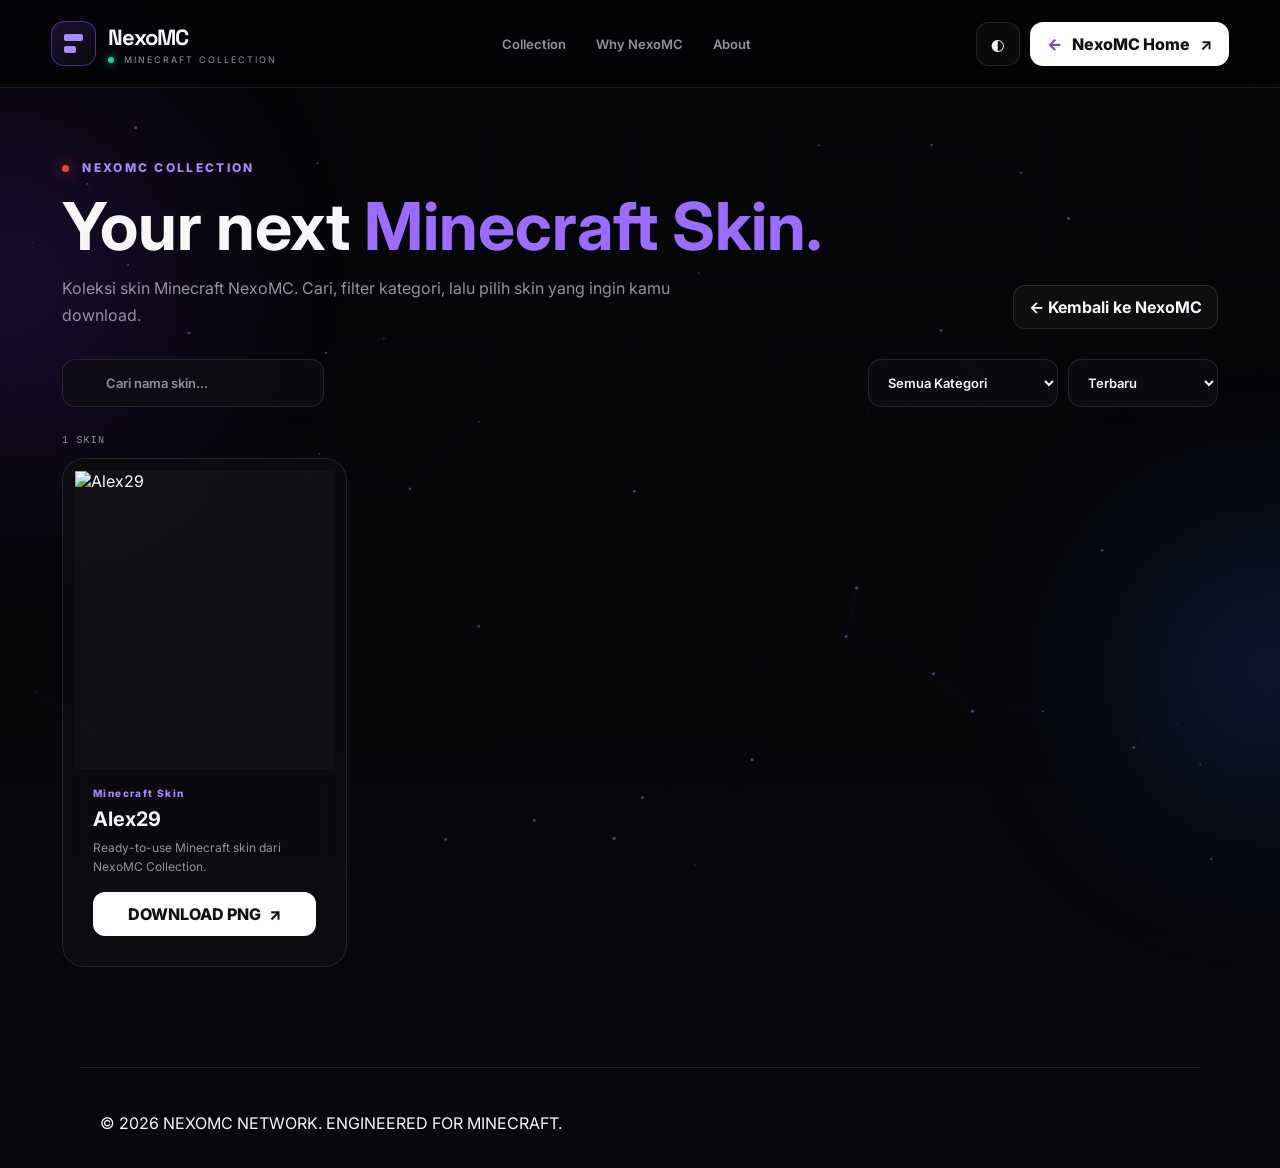
==== commit f3e8690e: "Add files via upload" ====
--- a/skins/index.html
+++ b/skins/index.html
@@ -1,15 +1,151 @@
 <!DOCTYPE html>
-<html lang="id"><head><meta charset="UTF-8"><meta name="viewport" content="width=device-width, initial-scale=1.0"><meta name="theme-color" content="#050507"><title>NexoMC Skin — Collection</title>
-<link rel="preconnect" href="https://fonts.googleapis.com"><link rel="preconnect" href="https://fonts.gstatic.com" crossorigin><link href="https://fonts.googleapis.com/css2?family=Inter:wght@400;500;600;700;800&family=Space+Grotesk:wght@500;600;700&display=swap" rel="stylesheet"><link rel="stylesheet" href="../css/style.css">
+<html lang="id">
+<head>
+<meta charset="UTF-8">
+<meta name="viewport" content="width=device-width, initial-scale=1.0">
+<meta name="theme-color" content="#050507">
+<title>NexoMC Skin — Collection</title>
+<link rel="preconnect" href="https://fonts.googleapis.com">
+<link rel="preconnect" href="https://fonts.gstatic.com" crossorigin>
+<link href="https://fonts.googleapis.com/css2?family=Inter:wght@400;500;600;700;800&family=Space+Grotesk:wght@500;600;700&display=swap" rel="stylesheet">
+<link rel="stylesheet" href="../css/style.css">
 <style>
-.skin-page-main{position:relative;z-index:2;max-width:1200px;margin:auto;padding:72px 22px 100px}.skin-page-head{display:flex;justify-content:space-between;align-items:end;gap:20px;margin-bottom:32px}.skin-page-head h1{font-size:clamp(34px,6vw,66px);line-height:1.03;margin-top:10px}.skin-page-head h1 em{font-style:normal;color:#9b6cff}.skin-page-head p{color:var(--muted,#8f8f98);max-width:650px;line-height:1.7;margin-top:14px}.skin-back{display:inline-flex;align-items:center;gap:8px;text-decoration:none;color:inherit;border:1px solid rgba(255,255,255,.12);background:rgba(255,255,255,.04);padding:11px 15px;border-radius:12px;font-weight:700;white-space:nowrap}.skin-grid{display:grid;grid-template-columns:repeat(auto-fit,minmax(235px,1fr));gap:20px}.skin-card{background:rgba(12,12,16,.72);border:1px solid rgba(255,255,255,.1);border-radius:22px;overflow:hidden;backdrop-filter:blur(16px);transition:.3s}.skin-card:hover{transform:translateY(-6px);border-color:rgba(155,108,255,.45);box-shadow:0 20px 50px rgba(0,0,0,.28)}.skin-preview{aspect-ratio:1/1.15;background:rgba(255,255,255,.025);overflow:hidden}.skin-preview img{width:100%;height:100%;object-fit:cover;display:block}.skin-info{padding:18px}.skin-tag{font-size:10px;letter-spacing:.14em;color:#a987ff;font-weight:800}.skin-info h2{font-size:20px;margin:8px 0 14px}.skin-info p{color:#8d8d97;font-size:13px;line-height:1.6;margin-bottom:15px}.skin-download{display:flex;align-items:center;justify-content:center;gap:8px;text-decoration:none;color:#fff;background:linear-gradient(135deg,#7c4dff,#a56cff);padding:12px;border-radius:12px;font-weight:800;box-shadow:0 8px 25px rgba(124,77,255,.2)}.skin-empty{padding:60px;text-align:center;border:1px dashed rgba(255,255,255,.15);border-radius:20px;color:#8d8d97}.skin-page-footer{text-align:center;padding:35px 20px 55px;color:#666;position:relative;z-index:2;font-size:12px}@media(max-width:650px){.skin-page-main{padding:50px 14px 70px}.skin-page-head{display:block}.skin-back{margin-top:20px}.skin-grid{grid-template-columns:1fr 1fr;gap:12px}.skin-info{padding:13px}.skin-info h2{font-size:14px}.skin-info p{font-size:10px}.skin-download{font-size:11px;padding:10px 5px}.skin-tag{font-size:8px}}
-</style></head><body>
-<canvas id="networkCanvas" aria-hidden="true"></canvas><div class="page-glow glow-a"></div><div class="page-glow glow-b"></div><div class="grid-bg"></div>
-<header class="topbar"><a class="brand" href="../" aria-label="NexoMC home"><span class="brand-mark"><span></span><span></span></span><span><strong>NexoMC</strong><small><i></i> MINECRAFT COLLECTION</small></span></a><nav class="desktop-nav"><a href="#collection">Collection</a><a href="../#features">Why NexoMC</a><a href="../#footer">About</a></nav><div class="top-actions"><button class="icon-btn" id="themeBtn" aria-label="Ganti tema">◐</button><a class="deploy-btn" href="../" target="_self"><span>←</span> NexoMC Hub <b>↗</b></a></div></header>
-<main class="skin-page-main" id="collection"><section class="skin-page-head"><div><div class="eyebrow"><span class="pulse"></span> NEXOMC COLLECTION</div><h1>Your next <em>Minecraft Skin.</em></h1><p>Pilih skin favoritmu. Semua preview tersedia di sini dan tombol download akan membawa kamu langsung ke file MediaFire.</p></div><a class="skin-back" href="../">← Kembali ke NexoMC</a></section><section class="skin-grid" id="skinGrid"></section></main><footer class="skin-page-footer">© 2026 NEXOMC NETWORK. ENGINEERED FOR MINECRAFT.</footer>
-<script src="../config.js"></script><script src="../data/skins.js"></script><script>
+.skin-page-main{position:relative;z-index:2;max-width:1200px;margin:auto;padding:72px 22px 100px}
+.skin-page-head{display:flex;justify-content:space-between;align-items:end;gap:20px;margin-bottom:30px}
+.skin-page-head h1{font-size:clamp(38px,6vw,66px);line-height:1.03;margin-top:10px}
+.skin-page-head h1 em{font-style:normal;color:#9b6cff}
+.skin-page-head p{color:var(--muted);max-width:680px;line-height:1.7;margin-top:14px}
+.skin-back{display:inline-flex;align-items:center;gap:8px;text-decoration:none;color:inherit;border:1px solid var(--line);background:rgba(255,255,255,.04);padding:11px 15px;border-radius:12px;font-weight:700;white-space:nowrap}
+.skin-toolbar{display:grid;grid-template-columns:minmax(0,1fr) 190px 150px;gap:10px;margin-bottom:28px}
+.skin-search,.skin-select{height:48px;border:1px solid var(--line);border-radius:13px;background:var(--card);color:var(--text);outline:none;padding:0 15px;font:600 13px Inter,system-ui,sans-serif;backdrop-filter:blur(14px)}
+.skin-search{padding-left:43px}
+.search-wrap{position:relative}
+.search-icon{position:absolute;left:15px;top:50%;transform:translateY(-50%);color:var(--muted);pointer-events:none;font-size:16px}
+.skin-search::placeholder{color:var(--muted)}
+.skin-search:focus,.skin-select:focus{border-color:rgba(139,92,246,.65);box-shadow:0 0 0 3px rgba(139,92,246,.08)}
+.skin-result{color:var(--muted);font:10px monospace;letter-spacing:1.2px;text-transform:uppercase;margin:0 0 12px}
+.skin-grid{display:grid;grid-template-columns:repeat(auto-fill,minmax(235px,1fr));gap:20px}
+.skin-card{background:var(--card);border:1px solid var(--line);border-radius:22px;overflow:hidden;backdrop-filter:blur(16px);transition:.3s}
+.skin-card:hover{transform:translateY(-6px);border-color:rgba(155,108,255,.45);box-shadow:0 20px 50px rgba(0,0,0,.28)}
+.skin-preview{aspect-ratio:1/1.15;background:rgba(255,255,255,.025);overflow:hidden}
+.skin-preview img{width:100%;height:100%;object-fit:cover;display:block;transition:.45s}
+.skin-card:hover .skin-preview img{transform:scale(1.035)}
+.skin-info{padding:18px}
+.skin-tag{font-size:10px;letter-spacing:.14em;color:#a987ff;font-weight:800}
+.skin-info h2{font-size:20px;margin:8px 0 7px}
+.skin-info p{color:var(--muted);font-size:12px;line-height:1.6;margin-bottom:15px}
+.skin-download{display:flex;align-items:center;justify-content:center;gap:8px;text-decoration:none;color:#111;background:#fff;padding:12px;border-radius:12px;font-weight:800;transition:.25s}
+.skin-download:hover{transform:translateY(-2px);box-shadow:0 10px 25px rgba(255,255,255,.1)}
+.skin-empty{grid-column:1/-1;padding:60px;text-align:center;border:1px dashed var(--line);border-radius:20px;color:var(--muted)}
+.skin-count{display:inline-flex;align-items:center;gap:7px;margin-top:8px;color:var(--muted);font:10px monospace;letter-spacing:1px}
+.skin-count i{width:6px;height:6px;border-radius:50%;background:var(--green);box-shadow:0 0 10px var(--green)}
+@media(max-width:720px){.skin-toolbar{grid-template-columns:1fr 1fr}.search-wrap{grid-column:1/-1}.skin-page-head{display:block}.skin-back{margin-top:20px}}
+@media(max-width:520px){.skin-page-main{padding:48px 14px 70px}.skin-grid{grid-template-columns:1fr 1fr;gap:12px}.skin-info{padding:13px}.skin-info h2{font-size:15px}.skin-info p{font-size:10px}.skin-download{font-size:11px;padding:10px 5px}.skin-tag{font-size:8px}.skin-select{padding:0 9px;font-size:11px}}
+</style>
+</head>
+<body>
+<canvas id="networkCanvas" aria-hidden="true"></canvas>
+<div class="page-glow glow-a"></div><div class="page-glow glow-b"></div><div class="grid-bg"></div>
+
+<header class="topbar">
+  <a class="brand" href="../" aria-label="NexoMC home">
+    <span class="brand-mark"><span></span><span></span></span>
+    <span><strong>NexoMC</strong><small><i></i> MINECRAFT COLLECTION</small></span>
+  </a>
+  <nav class="desktop-nav">
+    <a href="#collection">Collection</a><a href="../#features">Why NexoMC</a><a href="../#footer">About</a>
+  </nav>
+  <div class="top-actions">
+    <button class="icon-btn" id="themeBtn" aria-label="Ganti tema">◐</button>
+    <a class="deploy-btn" href="../" target="_self"><span>←</span> NexoMC Home <b>↗</b></a>
+  </div>
+</header>
+
+<main class="skin-page-main" id="collection">
+  <section class="skin-page-head">
+    <div>
+      <div class="eyebrow"><span class="pulse"></span> NEXOMC COLLECTION</div>
+      <h1>Your next <em>Minecraft Skin.</em></h1>
+      <p>Koleksi skin Minecraft NexoMC. Cari, filter kategori, lalu pilih skin yang ingin kamu download.</p>
+    </div>
+    <a class="skin-back" href="../">← Kembali ke NexoMC</a>
+  </section>
+
+  <section class="skin-toolbar" aria-label="Filter skin">
+    <div class="search-wrap">
+      <span class="search-icon">⌕</span>
+      <input id="skinSearch" class="skin-search" type="search" placeholder="Cari nama skin..." autocomplete="off">
+    </div>
+    <select id="skinCategory" class="skin-select" aria-label="Kategori">
+      <option value="all">Semua Kategori</option>
+    </select>
+    <select id="skinSort" class="skin-select" aria-label="Urutkan">
+      <option value="newest">Terbaru</option>
+      <option value="az">A → Z</option>
+      <option value="za">Z → A</option>
+    </select>
+  </section>
+
+  <div class="skin-result" id="skinResult">0 SKIN</div>
+  <section class="skin-grid" id="skinGrid"></section>
+</main>
+
+<footer class="skin-page-footer">© 2026 NEXOMC NETWORK. ENGINEERED FOR MINECRAFT.</footer>
+
+<script src="../config.js"></script>
+<script src="../data/skins.js"></script>
+<script>
 (function(){
-const skins=window.NEXOMC_SKINS||[],grid=document.getElementById('skinGrid');grid.innerHTML=skins.length?skins.map(s=>`<article class="skin-card"><div class="skin-preview"><img src="${s.image}" alt="${s.name}" loading="lazy"></div><div class="skin-info"><div class="skin-tag">${s.category||'MINECRAFT SKIN'}</div><h2>${s.name}</h2><p>Ready-to-use Minecraft skin dari NexoMC Collection.</p><a class="skin-download" href="${s.download}" target="_blank" rel="noopener noreferrer">DOWNLOAD PNG <span>↗</span></a></div></article>`).join(''):'<div class="skin-empty">Belum ada skin di collection.</div>';
-const btn=document.getElementById('themeBtn'),saved=localStorage.getItem('nexomc-theme')||'dark';document.body.classList.toggle('light',saved==='light');btn.onclick=()=>{const light=!document.body.classList.contains('light');document.body.classList.toggle('light',light);localStorage.setItem('nexomc-theme',light?'light':'dark');};
+  const allSkins = Array.isArray(window.NEXOMC_SKINS) ? window.NEXOMC_SKINS : [];
+  const grid = document.getElementById('skinGrid');
+  const result = document.getElementById('skinResult');
+  const search = document.getElementById('skinSearch');
+  const category = document.getElementById('skinCategory');
+  const sort = document.getElementById('skinSort');
+  const themeBtn = document.getElementById('themeBtn');
+
+  const categories = [...new Set(allSkins.map(s => s.category || 'Minecraft Skin'))].sort();
+  categories.forEach(c => {
+    const opt=document.createElement('option');
+    opt.value=c; opt.textContent=c;
+    category.appendChild(opt);
+  });
+
+  function render(){
+    const q=search.value.trim().toLowerCase();
+    const cat=category.value;
+    let list=allSkins.filter(s=>{
+      const name=(s.name||'').toLowerCase();
+      const c=s.category||'Minecraft Skin';
+      return (!q || name.includes(q)) && (cat==='all' || c===cat);
+    });
+    if(sort.value==='az') list.sort((a,b)=>(a.name||'').localeCompare(b.name||''));
+    if(sort.value==='za') list.sort((a,b)=>(b.name||'').localeCompare(a.name||''));
+    result.textContent=list.length+' SKIN'+(list.length===1?'':'S');
+    grid.innerHTML=list.length ? list.map(s=>`
+      <article class="skin-card">
+        <div class="skin-preview"><img src="${s.image}" alt="${s.name}" loading="lazy"></div>
+        <div class="skin-info">
+          <div class="skin-tag">${s.category||'MINECRAFT SKIN'}</div>
+          <h2>${s.name}</h2>
+          <p>Ready-to-use Minecraft skin dari NexoMC Collection.</p>
+          <a class="skin-download" href="${s.download}" target="_blank" rel="noopener noreferrer">DOWNLOAD PNG <span>↗</span></a>
+        </div>
+      </article>`).join('') :
+      '<div class="skin-empty">Skin yang kamu cari belum ditemukan.</div>';
+  }
+
+  [search,category,sort].forEach(el=>el.addEventListener('input',render));
+  const saved=localStorage.getItem('nexomc-theme')||'dark';
+  document.body.classList.toggle('light',saved==='light');
+  themeBtn.onclick=()=>{
+    const light=!document.body.classList.contains('light');
+    document.body.classList.toggle('light',light);
+    localStorage.setItem('nexomc-theme',light?'light':'dark');
+  };
+  render();
 })();
-</script><script src="../js/app.js"></script></body></html>+</script>
+<script src="../js/app.js"></script>
+</body>
+</html>
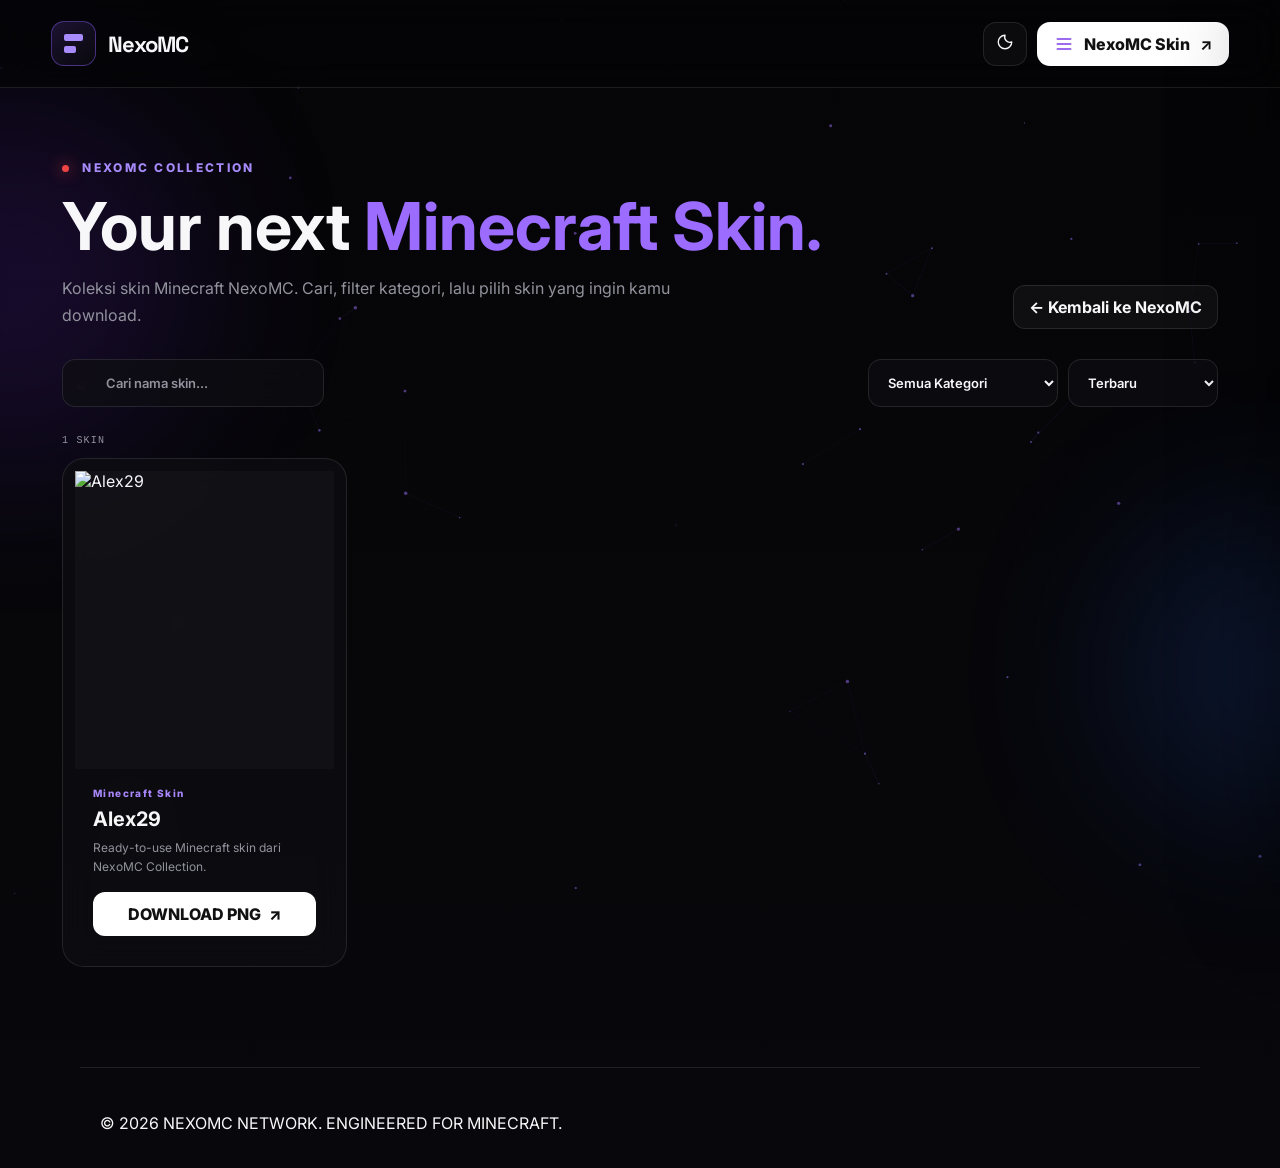
==== commit c61d1b42: "Add files via upload" ====
--- a/skins/index.html
+++ b/skins/index.html
@@ -4,7 +4,7 @@
 <meta charset="UTF-8">
 <meta name="viewport" content="width=device-width, initial-scale=1.0">
 <meta name="theme-color" content="#050507">
-<title>NexoMC Skin — Collection</title>
+<title>NexoMC Skins</title>
 <link rel="preconnect" href="https://fonts.googleapis.com">
 <link rel="preconnect" href="https://fonts.gstatic.com" crossorigin>
 <link href="https://fonts.googleapis.com/css2?family=Inter:wght@400;500;600;700;800&family=Space+Grotesk:wght@500;600;700&display=swap" rel="stylesheet">
@@ -50,14 +50,11 @@
 <header class="topbar">
   <a class="brand" href="../" aria-label="NexoMC home">
     <span class="brand-mark"><span></span><span></span></span>
-    <span><strong>NexoMC</strong><small><i></i> MINECRAFT COLLECTION</small></span>
+    <span><strong>NexoMC</strong></span>
   </a>
-  <nav class="desktop-nav">
-    <a href="#collection">Collection</a><a href="../#features">Why NexoMC</a><a href="../#footer">About</a>
-  </nav>
   <div class="top-actions">
-    <button class="icon-btn" id="themeBtn" aria-label="Ganti tema">◐</button>
-    <a class="deploy-btn" href="../" target="_self"><span>←</span> NexoMC Home <b>↗</b></a>
+    <button class="icon-btn" id="themeBtn" aria-label="Ganti tema"><svg viewBox="0 0 24 24"><path d="M12 3a9 9 0 1 0 9 9 7 7 0 0 1-9-9Z"/></svg></button>
+    <button class="deploy-btn" type="button" data-open-nexo-menu><span class="nav-mini-icon" aria-hidden="true"><svg viewBox="0 0 24 24"><path d="M4 6h16M4 12h16M4 18h16"/></svg></span> NexoMC Skin <b>↗</b></button>
   </div>
 </header>
 
@@ -146,6 +143,6 @@
   render();
 })();
 </script>
-<script src="../js/app.js"></script>
+<script src="../js/app.js"></script><script src="../js/menu.js"></script>
 </body>
 </html>
--- a/css/style.css
+++ b/css/style.css
@@ -74,3 +74,187 @@
 @media (max-width: 850px) {
   .hero-art { min-height: 350px; }
 }
+
+/* Final UI refinements */
+.hero { grid-template-columns: 1fr; }
+.hero-copy { max-width: 920px; margin: 0 auto; }
+.hero h1 { min-height: 1.05em; }
+#typedTitle {
+  display: inline-block;
+  white-space: nowrap;
+  max-width: 100%;
+  overflow: hidden;
+  vertical-align: bottom;
+}
+.hero-copy .hero-desc { max-width: 700px; }
+@media(max-width:850px){
+  .hero { grid-template-columns:1fr; }
+  .hero-copy { width:100%; }
+}
+@media(max-width:520px){
+  .hero h1 { font-size: clamp(31px, 8.6vw, 48px); letter-spacing:-1.8px; }
+  #typedTitle { max-width: calc(100vw - 40px); }
+}
+
+/* Compact hero spacing — keeps the typography size but removes excessive vertical gaps. */
+.hero {
+  min-height: auto;
+  padding: 58px 6vw 58px;
+  align-items: start;
+}
+.hero-copy {
+  padding-top: 0;
+}
+.hero .eyebrow {
+  margin-bottom: 12px;
+}
+.hero h1 {
+  margin: 0;
+  line-height: 1.02;
+}
+.hero-desc {
+  margin: 18px auto 20px;
+  line-height: 1.68;
+}
+.hero-actions {
+  margin-top: 0;
+}
+.hero-status {
+  margin-top: 18px;
+}
+@media (max-width: 850px) {
+  .hero {
+    min-height: auto;
+    padding: 54px 20px 50px;
+  }
+}
+@media (max-width: 520px) {
+  .hero {
+    padding: 48px 20px 46px;
+  }
+  .hero .eyebrow {
+    margin-bottom: 10px;
+  }
+  .hero-desc {
+    margin-top: 15px;
+    margin-bottom: 18px;
+  }
+  .hero-status {
+    margin-top: 16px;
+  }
+}
+
+
+/* =========================================================
+   NEXOMC MOBILE HERO SPACING — DEFINITIVE OVERRIDE
+   Only controls spacing/height of the homepage hero.
+   ========================================================= */
+
+.hero {
+  min-height: 0 !important;
+  height: auto !important;
+  padding-top: 34px !important;
+  padding-bottom: 30px !important;
+  align-items: start !important;
+  gap: 0 !important;
+}
+
+.hero-copy {
+  min-height: 0 !important;
+  height: auto !important;
+  padding: 0 !important;
+}
+
+.hero .eyebrow {
+  margin-bottom: 10px !important;
+}
+
+.hero h1 {
+  margin: 0 !important;
+  line-height: 1.02 !important;
+}
+
+.hero-desc {
+  margin-top: 13px !important;
+  margin-bottom: 16px !important;
+  line-height: 1.55 !important;
+}
+
+.hero-actions {
+  margin: 0 !important;
+}
+
+.hero-status {
+  margin-top: 14px !important;
+  margin-bottom: 0 !important;
+}
+
+.stats {
+  margin-top: 0 !important;
+  padding-top: 0 !important;
+}
+
+@media (max-width: 850px) {
+  .hero {
+    min-height: 0 !important;
+    height: auto !important;
+    padding: 34px 20px 30px !important;
+  }
+}
+
+@media (max-width: 520px) {
+  .hero {
+    min-height: 0 !important;
+    height: auto !important;
+    padding: 28px 18px 26px !important;
+  }
+
+  .hero .eyebrow {
+    margin-bottom: 8px !important;
+  }
+
+  .hero h1 {
+    font-size: clamp(31px, 8.6vw, 48px) !important;
+    line-height: 1 !important;
+  }
+
+  .hero-desc {
+    margin-top: 12px !important;
+    margin-bottom: 14px !important;
+    line-height: 1.48 !important;
+  }
+
+  .hero-status {
+    margin-top: 12px !important;
+  }
+}
+
+/* ===== NexoMC Main Menu ===== */
+.nav-mini-icon{font-size:16px;line-height:1;color:#7c3aed}
+.footer-menu-link{border:0;background:none;color:var(--muted);font:inherit;cursor:pointer;padding:0}
+.footer-menu-link:hover{color:var(--text)}
+.nexo-menu-overlay{position:fixed;inset:0;background:rgba(0,0,0,.68);backdrop-filter:blur(5px);opacity:0;pointer-events:none;transition:.28s;z-index:200}
+.nexo-menu{position:fixed;right:0;top:0;width:min(430px,92vw);height:100dvh;background:rgba(7,7,12,.96);border-left:1px solid rgba(139,92,246,.18);box-shadow:-30px 0 90px rgba(0,0,0,.45);backdrop-filter:blur(24px);transform:translateX(105%);transition:transform .34s cubic-bezier(.2,.8,.2,1);z-index:201;display:flex;flex-direction:column}
+body.menu-open{overflow:hidden}
+body.menu-open .nexo-menu-overlay{opacity:1;pointer-events:auto}
+body.menu-open .nexo-menu{transform:translateX(0)}
+.nexo-menu-head{display:flex;align-items:center;justify-content:space-between;padding:30px 28px 22px;border-bottom:1px solid var(--line)}
+.nexo-menu-head h2{margin:0;font:800 clamp(32px,7vw,44px)/1 "Space Grotesk";letter-spacing:-2px}.nexo-menu-head h2 span{color:#7757ff}
+.nexo-menu-close{width:48px;height:48px;border:0;background:transparent;color:#8d96a6;border-radius:14px;display:grid;place-items:center;cursor:pointer}.nexo-menu-close:hover{color:#fff;background:rgba(255,255,255,.05)}
+.nexo-menu-close svg{width:30px;height:30px;fill:none;stroke:currentColor;stroke-width:2.4;stroke-linecap:round;stroke-linejoin:round}
+.nexo-menu-scroll{overflow:auto;padding:22px 22px 38px}.nexo-menu-group{margin-bottom:12px}.nexo-menu-group-btn{width:100%;min-height:68px;display:grid;grid-template-columns:48px 1fr 28px;align-items:center;gap:13px;border:1px solid rgba(139,92,246,.25);border-radius:20px;background:linear-gradient(135deg,rgba(91,57,170,.18),rgba(23,22,38,.65));color:var(--text);cursor:pointer;text-align:left;padding:10px 15px;transition:.25s}.nexo-menu-group-btn:hover,.nexo-menu-group.active .nexo-menu-group-btn{border-color:rgba(139,92,246,.55);background:linear-gradient(135deg,rgba(91,57,170,.25),rgba(23,22,38,.75));box-shadow:0 12px 35px rgba(71,42,160,.12)}
+.nexo-menu-icon{width:44px;height:44px;border-radius:13px;border:1px solid rgba(139,92,246,.28);background:rgba(139,92,246,.09);display:grid;place-items:center;color:#8e78ff;flex:none}.nexo-menu-icon svg{width:24px;height:24px;fill:none;stroke:currentColor;stroke-width:1.8;stroke-linecap:round;stroke-linejoin:round}.nexo-menu-icon.small{width:40px;height:40px;border-radius:12px}.nexo-menu-icon.small svg{width:21px;height:21px}
+.nexo-menu-group-title{font:700 17px "Space Grotesk";letter-spacing:.2px}.nexo-menu-chevron{display:grid;place-items:center;color:#8e78ff;transition:.25s}.nexo-menu-chevron svg{width:22px;height:22px;fill:none;stroke:currentColor;stroke-width:2;stroke-linecap:round;stroke-linejoin:round}.nexo-menu-group.active .nexo-menu-chevron{transform:rotate(180deg)}
+.nexo-menu-items{max-height:0;overflow:hidden;opacity:0;transition:max-height .3s ease,opacity .22s ease}.nexo-menu-group.active .nexo-menu-items{max-height:520px;opacity:1}.nexo-menu-item{min-height:62px;margin:8px 10px 0 24px;padding:8px 13px;display:grid;grid-template-columns:40px 1fr auto;align-items:center;gap:11px;border-radius:16px;border:1px solid transparent;color:var(--text);text-decoration:none;background:rgba(255,255,255,.025);transition:.22s}.nexo-menu-item:hover{border-color:rgba(139,92,246,.3);background:rgba(139,92,246,.08);transform:translateX(3px)}.nexo-menu-item-title{font-weight:700;font-size:14px}.nexo-menu-arrow{color:#9b7cff;font-size:18px}.nexo-menu-soon{font:700 8px monospace;letter-spacing:1px;color:#8e78ff;border:1px solid rgba(139,92,246,.3);padding:5px 7px;border-radius:7px}
+@media(max-width:520px){.nexo-menu{width:100vw}.nexo-menu-head{padding:22px 20px 18px}.nexo-menu-scroll{padding:18px 15px 30px}.nexo-menu-group-btn{min-height:64px}.nexo-menu-item{margin-left:18px}}
+
+/* Consistent icon sizing across the whole site */
+.deploy-btn,.primary-btn,.ghost-btn,.footer-menu-link{font-family:inherit;cursor:pointer}
+.deploy-btn{border:0}
+.nav-mini-icon{width:20px;height:20px;display:grid;place-items:center;color:#7c3aed}
+.nav-mini-icon svg{width:20px;height:20px;fill:none;stroke:currentColor;stroke-width:2;stroke-linecap:round}
+.primary-btn{font:800 15px Inter,system-ui,sans-serif}
+
+.feature-icon svg{width:24px;height:24px;fill:none;stroke:currentColor;stroke-width:1.8;stroke-linecap:round;stroke-linejoin:round}
+
+.icon-btn svg{width:18px;height:18px;fill:none;stroke:currentColor;stroke-width:1.8;stroke-linecap:round;stroke-linejoin:round}
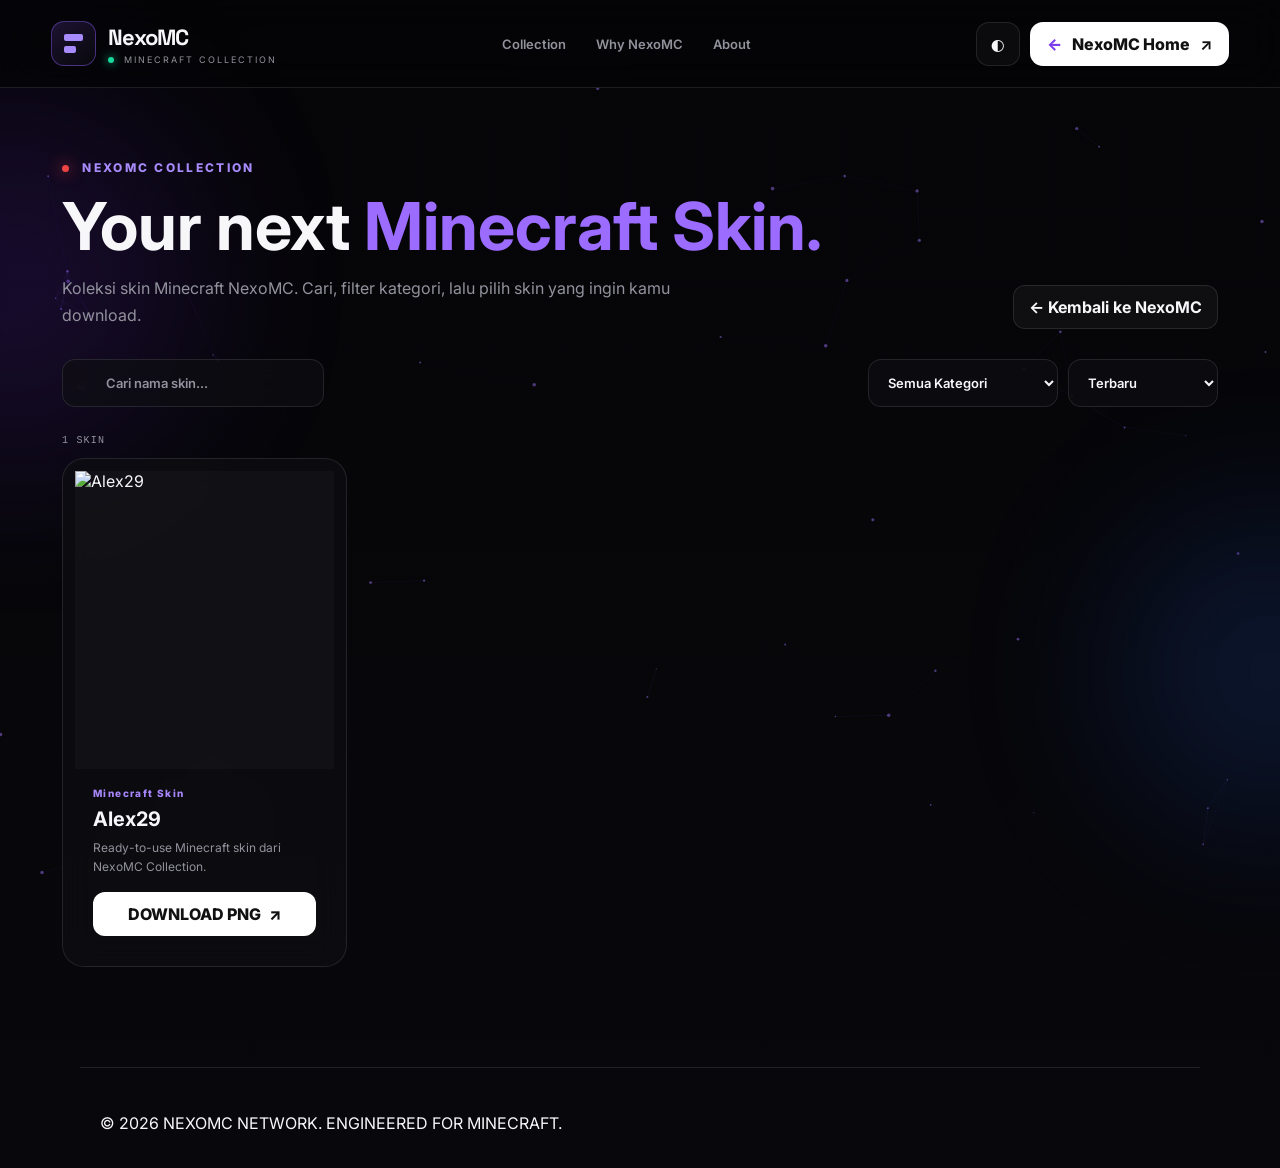
==== commit f8fc7ee5: "Add files via upload" ====
--- a/skins/index.html
+++ b/skins/index.html
@@ -4,7 +4,7 @@
 <meta charset="UTF-8">
 <meta name="viewport" content="width=device-width, initial-scale=1.0">
 <meta name="theme-color" content="#050507">
-<title>NexoMC Skins</title>
+<title>NexoMC Skin — Collection</title>
 <link rel="preconnect" href="https://fonts.googleapis.com">
 <link rel="preconnect" href="https://fonts.gstatic.com" crossorigin>
 <link href="https://fonts.googleapis.com/css2?family=Inter:wght@400;500;600;700;800&family=Space+Grotesk:wght@500;600;700&display=swap" rel="stylesheet">
@@ -50,11 +50,14 @@
 <header class="topbar">
   <a class="brand" href="../" aria-label="NexoMC home">
     <span class="brand-mark"><span></span><span></span></span>
-    <span><strong>NexoMC</strong></span>
+    <span><strong>NexoMC</strong><small><i></i> MINECRAFT COLLECTION</small></span>
   </a>
+  <nav class="desktop-nav">
+    <a href="#collection">Collection</a><a href="../#features">Why NexoMC</a><a href="../#footer">About</a>
+  </nav>
   <div class="top-actions">
-    <button class="icon-btn" id="themeBtn" aria-label="Ganti tema"><svg viewBox="0 0 24 24"><path d="M12 3a9 9 0 1 0 9 9 7 7 0 0 1-9-9Z"/></svg></button>
-    <button class="deploy-btn" type="button" data-open-nexo-menu><span class="nav-mini-icon" aria-hidden="true"><svg viewBox="0 0 24 24"><path d="M4 6h16M4 12h16M4 18h16"/></svg></span> NexoMC Skin <b>↗</b></button>
+    <button class="icon-btn" id="themeBtn" aria-label="Ganti tema">◐</button>
+    <a class="deploy-btn" href="../" target="_self"><span>←</span> NexoMC Home <b>↗</b></a>
   </div>
 </header>
 
@@ -143,6 +146,6 @@
   render();
 })();
 </script>
-<script src="../js/app.js"></script><script src="../js/menu.js"></script>
+<script src="../js/app.js"></script>
 </body>
 </html>
--- a/css/style.css
+++ b/css/style.css
@@ -229,32 +229,41 @@
   }
 }
 
-/* ===== NexoMC Main Menu ===== */
-.nav-mini-icon{font-size:16px;line-height:1;color:#7c3aed}
-.footer-menu-link{border:0;background:none;color:var(--muted);font:inherit;cursor:pointer;padding:0}
-.footer-menu-link:hover{color:var(--text)}
-.nexo-menu-overlay{position:fixed;inset:0;background:rgba(0,0,0,.68);backdrop-filter:blur(5px);opacity:0;pointer-events:none;transition:.28s;z-index:200}
-.nexo-menu{position:fixed;right:0;top:0;width:min(430px,92vw);height:100dvh;background:rgba(7,7,12,.96);border-left:1px solid rgba(139,92,246,.18);box-shadow:-30px 0 90px rgba(0,0,0,.45);backdrop-filter:blur(24px);transform:translateX(105%);transition:transform .34s cubic-bezier(.2,.8,.2,1);z-index:201;display:flex;flex-direction:column}
+/* ===== NexoMC Main Menu — additive styles only ===== */
+.menu-btn{height:44px;padding:0 15px;border-radius:13px;border:1px solid var(--line);background:rgba(255,255,255,.04);color:var(--text);display:flex;align-items:center;gap:9px;font-weight:800;cursor:pointer;transition:.25s}
+.menu-btn:hover{border-color:rgba(139,92,246,.55);background:rgba(139,92,246,.08);transform:translateY(-1px)}
+.menu-icon{width:18px;height:18px;display:grid;align-content:center;gap:4px;flex:0 0 18px}
+.menu-icon i{display:block;height:2px;border-radius:3px;background:currentColor;width:18px}
+.menu-icon i:nth-child(2){width:12px}
+.menu-drawer{position:fixed;inset:0;z-index:100;visibility:hidden;pointer-events:none}
+.menu-drawer.open{visibility:visible;pointer-events:auto}
+.menu-backdrop{position:absolute;inset:0;background:rgba(0,0,0,.62);backdrop-filter:blur(5px);opacity:0;transition:opacity .28s}
+.menu-panel{position:absolute;top:0;right:0;width:min(470px,92vw);height:100%;background:linear-gradient(180deg,rgba(8,8,13,.98),rgba(5,5,9,.98));border-left:1px solid rgba(255,255,255,.1);box-shadow:-25px 0 80px rgba(0,0,0,.5);transform:translateX(102%);transition:transform .32s cubic-bezier(.2,.8,.2,1);overflow-y:auto}
+.menu-drawer.open .menu-backdrop{opacity:1}.menu-drawer.open .menu-panel{transform:translateX(0)}
+.menu-head{display:flex;align-items:center;justify-content:space-between;padding:30px 28px 22px;border-bottom:1px solid var(--line);position:sticky;top:0;background:rgba(8,8,13,.92);backdrop-filter:blur(18px);z-index:3}
+.menu-title{font:700 30px/1 "Space Grotesk";letter-spacing:-1.5px}.menu-title em{font-style:normal;color:var(--accent2)}
+.menu-close{width:44px;height:44px;border:1px solid var(--line);border-radius:13px;background:rgba(255,255,255,.04);color:var(--text);font-size:26px;line-height:1;cursor:pointer}
+.menu-body{padding:22px 20px 38px}
+.menu-group{border:1px solid rgba(139,92,246,.18);border-radius:18px;background:linear-gradient(145deg,rgba(139,92,246,.07),rgba(255,255,255,.025));overflow:hidden;margin-bottom:12px}
+.menu-group-toggle{width:100%;border:0;background:none;color:var(--text);padding:17px 18px;display:flex;align-items:center;gap:13px;text-align:left;cursor:pointer;font-weight:800;font-size:15px}
+.menu-group-toggle:hover{background:rgba(255,255,255,.025)}
+.menu-group-icon,.menu-item-icon{width:38px;height:38px;min-width:38px;border:1px solid rgba(139,92,246,.28);border-radius:11px;display:grid;place-items:center;background:rgba(139,92,246,.08);color:var(--accent2)}
+.menu-group-icon svg,.menu-item-icon svg{width:20px;height:20px;display:block;stroke:currentColor;fill:none;stroke-width:1.8;stroke-linecap:round;stroke-linejoin:round}
+.menu-group-label{flex:1}.menu-group-label small{display:block;color:var(--muted);font-size:10px;font-weight:600;letter-spacing:.9px;margin-top:3px;text-transform:uppercase}
+.menu-chevron{width:20px;height:20px;transition:transform .25s;display:grid;place-items:center;color:var(--accent2)}
+.menu-chevron svg{width:18px;height:18px;stroke:currentColor;fill:none;stroke-width:2;stroke-linecap:round;stroke-linejoin:round}
+.menu-group.open .menu-chevron{transform:rotate(180deg)}
+.menu-items{display:grid;grid-template-rows:0fr;transition:grid-template-rows .28s ease;border-top:0 solid var(--line)}
+.menu-group.open .menu-items{grid-template-rows:1fr;border-top-width:1px}
+.menu-items-inner{overflow:hidden;padding:0 10px}
+.menu-group.open .menu-items-inner{padding:10px}
+.menu-item{display:flex;align-items:center;gap:12px;padding:11px 10px;border-radius:13px;color:var(--text);transition:.2s}
+.menu-item:hover{background:rgba(139,92,246,.1);transform:translateX(2px)}
+.menu-item-icon{width:34px;height:34px;min-width:34px;border-radius:10px;background:rgba(255,255,255,.035);border-color:var(--line)}
+.menu-item-icon svg{width:18px;height:18px}
+.menu-item-text{flex:1;font-weight:700;font-size:13px}.menu-item-text small{display:block;color:var(--muted);font-weight:500;font-size:10px;margin-top:2px}
+.menu-item-arrow{color:var(--muted);font-size:16px}
+.menu-note{margin-top:20px;padding:15px 16px;border:1px dashed rgba(139,92,246,.25);border-radius:14px;color:var(--muted);font-size:11px;line-height:1.6}
 body.menu-open{overflow:hidden}
-body.menu-open .nexo-menu-overlay{opacity:1;pointer-events:auto}
-body.menu-open .nexo-menu{transform:translateX(0)}
-.nexo-menu-head{display:flex;align-items:center;justify-content:space-between;padding:30px 28px 22px;border-bottom:1px solid var(--line)}
-.nexo-menu-head h2{margin:0;font:800 clamp(32px,7vw,44px)/1 "Space Grotesk";letter-spacing:-2px}.nexo-menu-head h2 span{color:#7757ff}
-.nexo-menu-close{width:48px;height:48px;border:0;background:transparent;color:#8d96a6;border-radius:14px;display:grid;place-items:center;cursor:pointer}.nexo-menu-close:hover{color:#fff;background:rgba(255,255,255,.05)}
-.nexo-menu-close svg{width:30px;height:30px;fill:none;stroke:currentColor;stroke-width:2.4;stroke-linecap:round;stroke-linejoin:round}
-.nexo-menu-scroll{overflow:auto;padding:22px 22px 38px}.nexo-menu-group{margin-bottom:12px}.nexo-menu-group-btn{width:100%;min-height:68px;display:grid;grid-template-columns:48px 1fr 28px;align-items:center;gap:13px;border:1px solid rgba(139,92,246,.25);border-radius:20px;background:linear-gradient(135deg,rgba(91,57,170,.18),rgba(23,22,38,.65));color:var(--text);cursor:pointer;text-align:left;padding:10px 15px;transition:.25s}.nexo-menu-group-btn:hover,.nexo-menu-group.active .nexo-menu-group-btn{border-color:rgba(139,92,246,.55);background:linear-gradient(135deg,rgba(91,57,170,.25),rgba(23,22,38,.75));box-shadow:0 12px 35px rgba(71,42,160,.12)}
-.nexo-menu-icon{width:44px;height:44px;border-radius:13px;border:1px solid rgba(139,92,246,.28);background:rgba(139,92,246,.09);display:grid;place-items:center;color:#8e78ff;flex:none}.nexo-menu-icon svg{width:24px;height:24px;fill:none;stroke:currentColor;stroke-width:1.8;stroke-linecap:round;stroke-linejoin:round}.nexo-menu-icon.small{width:40px;height:40px;border-radius:12px}.nexo-menu-icon.small svg{width:21px;height:21px}
-.nexo-menu-group-title{font:700 17px "Space Grotesk";letter-spacing:.2px}.nexo-menu-chevron{display:grid;place-items:center;color:#8e78ff;transition:.25s}.nexo-menu-chevron svg{width:22px;height:22px;fill:none;stroke:currentColor;stroke-width:2;stroke-linecap:round;stroke-linejoin:round}.nexo-menu-group.active .nexo-menu-chevron{transform:rotate(180deg)}
-.nexo-menu-items{max-height:0;overflow:hidden;opacity:0;transition:max-height .3s ease,opacity .22s ease}.nexo-menu-group.active .nexo-menu-items{max-height:520px;opacity:1}.nexo-menu-item{min-height:62px;margin:8px 10px 0 24px;padding:8px 13px;display:grid;grid-template-columns:40px 1fr auto;align-items:center;gap:11px;border-radius:16px;border:1px solid transparent;color:var(--text);text-decoration:none;background:rgba(255,255,255,.025);transition:.22s}.nexo-menu-item:hover{border-color:rgba(139,92,246,.3);background:rgba(139,92,246,.08);transform:translateX(3px)}.nexo-menu-item-title{font-weight:700;font-size:14px}.nexo-menu-arrow{color:#9b7cff;font-size:18px}.nexo-menu-soon{font:700 8px monospace;letter-spacing:1px;color:#8e78ff;border:1px solid rgba(139,92,246,.3);padding:5px 7px;border-radius:7px}
-@media(max-width:520px){.nexo-menu{width:100vw}.nexo-menu-head{padding:22px 20px 18px}.nexo-menu-scroll{padding:18px 15px 30px}.nexo-menu-group-btn{min-height:64px}.nexo-menu-item{margin-left:18px}}
-
-/* Consistent icon sizing across the whole site */
-.deploy-btn,.primary-btn,.ghost-btn,.footer-menu-link{font-family:inherit;cursor:pointer}
-.deploy-btn{border:0}
-.nav-mini-icon{width:20px;height:20px;display:grid;place-items:center;color:#7c3aed}
-.nav-mini-icon svg{width:20px;height:20px;fill:none;stroke:currentColor;stroke-width:2;stroke-linecap:round}
-.primary-btn{font:800 15px Inter,system-ui,sans-serif}
-
-.feature-icon svg{width:24px;height:24px;fill:none;stroke:currentColor;stroke-width:1.8;stroke-linecap:round;stroke-linejoin:round}
-
-.icon-btn svg{width:18px;height:18px;fill:none;stroke:currentColor;stroke-width:1.8;stroke-linecap:round;stroke-linejoin:round}
+body.light .menu-panel{background:linear-gradient(180deg,rgba(248,248,250,.99),rgba(241,241,245,.99))}body.light .menu-head{background:rgba(248,248,250,.92)}
+@media(max-width:720px){.desktop-nav{display:none}.menu-btn{height:44px;padding:0 12px}.menu-btn .menu-label{display:none}.top-actions{gap:8px}.menu-panel{width:min(440px,94vw)}.menu-head{padding:25px 20px 18px}.menu-body{padding:18px 14px 30px}}
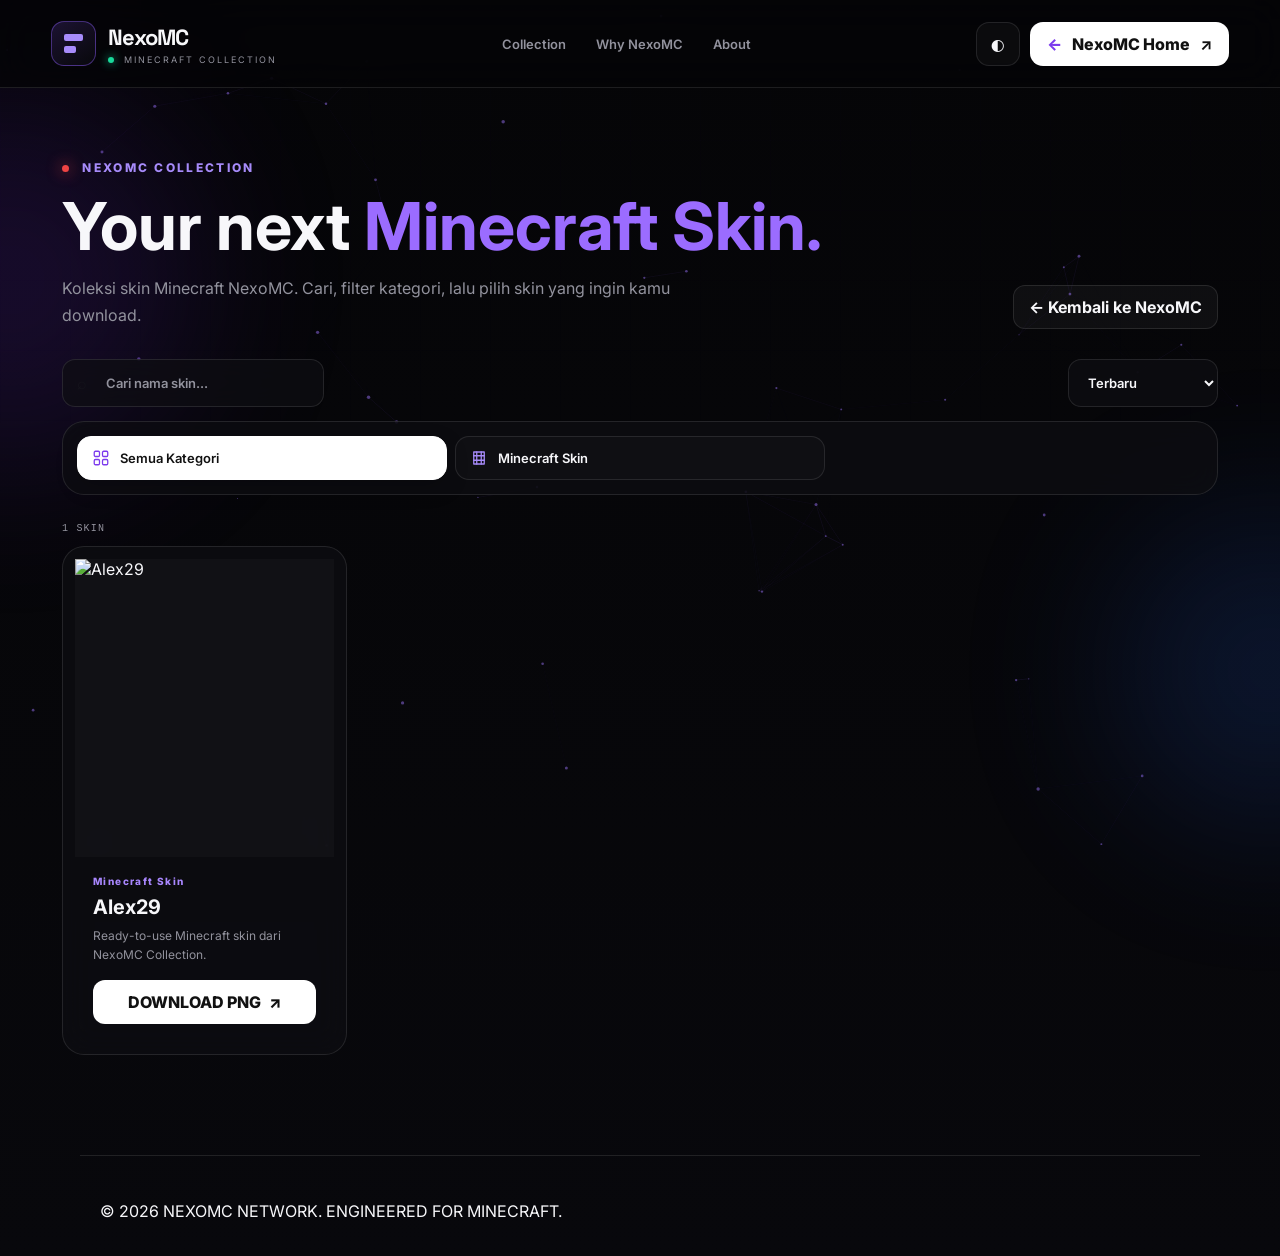
==== commit 269262cc: "Add files via upload" ====
--- a/skins/index.html
+++ b/skins/index.html
@@ -16,13 +16,21 @@
 .skin-page-head h1 em{font-style:normal;color:#9b6cff}
 .skin-page-head p{color:var(--muted);max-width:680px;line-height:1.7;margin-top:14px}
 .skin-back{display:inline-flex;align-items:center;gap:8px;text-decoration:none;color:inherit;border:1px solid var(--line);background:rgba(255,255,255,.04);padding:11px 15px;border-radius:12px;font-weight:700;white-space:nowrap}
-.skin-toolbar{display:grid;grid-template-columns:minmax(0,1fr) 190px 150px;gap:10px;margin-bottom:28px}
+.skin-toolbar{display:grid;grid-template-columns:minmax(0,1fr) 150px;gap:10px;margin-bottom:14px}
 .skin-search,.skin-select{height:48px;border:1px solid var(--line);border-radius:13px;background:var(--card);color:var(--text);outline:none;padding:0 15px;font:600 13px Inter,system-ui,sans-serif;backdrop-filter:blur(14px)}
 .skin-search{padding-left:43px}
 .search-wrap{position:relative}
 .search-icon{position:absolute;left:15px;top:50%;transform:translateY(-50%);color:var(--muted);pointer-events:none;font-size:16px}
 .skin-search::placeholder{color:var(--muted)}
 .skin-search:focus,.skin-select:focus{border-color:rgba(139,92,246,.65);box-shadow:0 0 0 3px rgba(139,92,246,.08)}
+.skin-cat-card{border:1px solid var(--line);background:var(--card);border-radius:22px;padding:14px;margin-bottom:28px;backdrop-filter:blur(16px)}
+.skin-cat-grid{display:grid;grid-template-columns:repeat(3,1fr);gap:8px}
+.skin-cat-pill{display:flex;align-items:center;gap:10px;padding:12px 14px;border-radius:14px;border:1px solid var(--line);background:rgba(255,255,255,.02);color:var(--text);font:600 13px Inter,system-ui,sans-serif;cursor:pointer;transition:.2s;text-align:left;width:100%}
+.skin-cat-pill svg{width:18px;height:18px;flex:none;stroke:var(--accent2);fill:none;stroke-width:1.7;stroke-linecap:round;stroke-linejoin:round}
+.skin-cat-pill:hover{border-color:rgba(139,92,246,.4);background:rgba(139,92,246,.06)}
+.skin-cat-pill.active{background:#fff;border-color:#fff;color:#111;box-shadow:0 8px 22px rgba(0,0,0,.18)}
+.skin-cat-pill.active svg{stroke:#7c3aed}
+.skin-cat-label{overflow:hidden;text-overflow:ellipsis;white-space:nowrap}
 .skin-result{color:var(--muted);font:10px monospace;letter-spacing:1.2px;text-transform:uppercase;margin:0 0 12px}
 .skin-grid{display:grid;grid-template-columns:repeat(auto-fill,minmax(235px,1fr));gap:20px}
 .skin-card{background:var(--card);border:1px solid var(--line);border-radius:22px;overflow:hidden;backdrop-filter:blur(16px);transition:.3s}
@@ -39,8 +47,9 @@
 .skin-empty{grid-column:1/-1;padding:60px;text-align:center;border:1px dashed var(--line);border-radius:20px;color:var(--muted)}
 .skin-count{display:inline-flex;align-items:center;gap:7px;margin-top:8px;color:var(--muted);font:10px monospace;letter-spacing:1px}
 .skin-count i{width:6px;height:6px;border-radius:50%;background:var(--green);box-shadow:0 0 10px var(--green)}
-@media(max-width:720px){.skin-toolbar{grid-template-columns:1fr 1fr}.search-wrap{grid-column:1/-1}.skin-page-head{display:block}.skin-back{margin-top:20px}}
-@media(max-width:520px){.skin-page-main{padding:48px 14px 70px}.skin-grid{grid-template-columns:1fr 1fr;gap:12px}.skin-info{padding:13px}.skin-info h2{font-size:15px}.skin-info p{font-size:10px}.skin-download{font-size:11px;padding:10px 5px}.skin-tag{font-size:8px}.skin-select{padding:0 9px;font-size:11px}}
+@media(max-width:720px){.skin-toolbar{grid-template-columns:1fr}.skin-page-head{display:block}.skin-back{margin-top:20px}}
+@media(max-width:640px){.skin-cat-grid{grid-template-columns:repeat(2,1fr)}}
+@media(max-width:520px){.skin-page-main{padding:48px 14px 70px}.skin-grid{grid-template-columns:1fr 1fr;gap:12px}.skin-info{padding:13px}.skin-info h2{font-size:15px}.skin-info p{font-size:10px}.skin-download{font-size:11px;padding:10px 5px}.skin-tag{font-size:8px}.skin-select{padding:0 9px;font-size:11px}.skin-cat-pill{padding:10px 10px;font-size:11px}.skin-cat-pill svg{width:16px;height:16px}}
 </style>
 </head>
 <body>
@@ -76,14 +85,15 @@
       <span class="search-icon">⌕</span>
       <input id="skinSearch" class="skin-search" type="search" placeholder="Cari nama skin..." autocomplete="off">
     </div>
-    <select id="skinCategory" class="skin-select" aria-label="Kategori">
-      <option value="all">Semua Kategori</option>
-    </select>
     <select id="skinSort" class="skin-select" aria-label="Urutkan">
       <option value="newest">Terbaru</option>
       <option value="az">A → Z</option>
       <option value="za">Z → A</option>
     </select>
+  </section>
+
+  <section class="skin-cat-card" aria-label="Kategori skin">
+    <div class="skin-cat-grid" id="skinCategory"></div>
   </section>
 
   <div class="skin-result" id="skinResult">0 SKIN</div>
@@ -100,20 +110,33 @@
   const grid = document.getElementById('skinGrid');
   const result = document.getElementById('skinResult');
   const search = document.getElementById('skinSearch');
-  const category = document.getElementById('skinCategory');
+  const categoryGrid = document.getElementById('skinCategory');
   const sort = document.getElementById('skinSort');
   const themeBtn = document.getElementById('themeBtn');
 
+  let activeCategory = 'all';
+  const ICON_ALL = '<svg viewBox="0 0 24 24"><rect x="3" y="3" width="7" height="7" rx="1.6"/><rect x="14" y="3" width="7" height="7" rx="1.6"/><rect x="3" y="14" width="7" height="7" rx="1.6"/><rect x="14" y="14" width="7" height="7" rx="1.6"/></svg>';
+  const ICON_CAT = '<svg viewBox="0 0 24 24"><path d="M5 4h14v16H5z"/><path d="M9 4v16M15 4v16M5 9h14M5 15h14"/></svg>';
+
   const categories = [...new Set(allSkins.map(s => s.category || 'Minecraft Skin'))].sort();
-  categories.forEach(c => {
-    const opt=document.createElement('option');
-    opt.value=c; opt.textContent=c;
-    category.appendChild(opt);
-  });
+
+  function renderCategoryPills(){
+    const items = [{ value:'all', label:'Semua Kategori', icon:ICON_ALL }]
+      .concat(categories.map(c => ({ value:c, label:c, icon:ICON_CAT })));
+    categoryGrid.innerHTML = items.map(item => `<button type="button" class="skin-cat-pill${item.value===activeCategory?' active':''}" data-cat="${item.value}" aria-pressed="${item.value===activeCategory}">${item.icon}<span class="skin-cat-label">${item.label}</span></button>`).join('');
+    categoryGrid.querySelectorAll('.skin-cat-pill').forEach(btn=>{
+      btn.addEventListener('click', ()=>{
+        if(activeCategory===btn.dataset.cat) return;
+        activeCategory=btn.dataset.cat;
+        renderCategoryPills();
+        render();
+      });
+    });
+  }
 
   function render(){
     const q=search.value.trim().toLowerCase();
-    const cat=category.value;
+    const cat=activeCategory;
     let list=allSkins.filter(s=>{
       const name=(s.name||'').toLowerCase();
       const c=s.category||'Minecraft Skin';
@@ -135,7 +158,8 @@
       '<div class="skin-empty">Skin yang kamu cari belum ditemukan.</div>';
   }
 
-  [search,category,sort].forEach(el=>el.addEventListener('input',render));
+  renderCategoryPills();
+  [search,sort].forEach(el=>el.addEventListener('input',render));
   const saved=localStorage.getItem('nexomc-theme')||'dark';
   document.body.classList.toggle('light',saved==='light');
   themeBtn.onclick=()=>{
--- a/css/style.css
+++ b/css/style.css
@@ -1,4 +1,12 @@
 *{box-sizing:border-box;margin:0;padding:0}
+/* Global: hilangkan kotak/highlight biru bawaan browser saat tap/klik di SEMUA elemen
+   (tombol, link, input, select). Fokus tetap terlihat untuk navigasi keyboard lewat :focus-visible. */
+*{-webkit-tap-highlight-color:transparent}
+a,button,input,select,textarea{outline:none}
+a:focus-visible,button:focus-visible,input:focus-visible,select:focus-visible,textarea:focus-visible{
+  outline:2px solid rgba(155,108,255,.65);
+  outline-offset:2px;
+}
 :root{
   --bg:#050507;--bg2:#08080c;--card:rgba(14,14,18,.72);--card2:rgba(18,18,24,.9);
   --text:#f7f7fa;--muted:#92929d;--line:rgba(255,255,255,.10);
@@ -229,41 +237,57 @@
   }
 }
 
-/* ===== NexoMC Main Menu — additive styles only ===== */
-.menu-btn{height:44px;padding:0 15px;border-radius:13px;border:1px solid var(--line);background:rgba(255,255,255,.04);color:var(--text);display:flex;align-items:center;gap:9px;font-weight:800;cursor:pointer;transition:.25s}
+/* ===== NexoMC Main Menu — smooth mobile panel ===== */
+/* Touch / selection polish: menu controls should behave like native app controls,
+   without the blue text-selection/tap flash seen on mobile browsers. */
+.menu-btn,.menu-close,.menu-group-toggle,.menu-item,.menu-group-icon,.menu-item-icon,.menu-chevron,.menu-icon,.menu-title,.menu-note{
+  -webkit-tap-highlight-color:transparent;
+  -webkit-user-select:none;
+  user-select:none;
+}
+.menu-btn:focus,.menu-close:focus,.menu-group-toggle:focus,.menu-item:focus{outline:none}
+.menu-btn:focus-visible,.menu-close:focus-visible,.menu-group-toggle:focus-visible,.menu-item:focus-visible{
+  outline:2px solid rgba(155,108,255,.65);
+  outline-offset:2px;
+}
+.menu-group-toggle,.menu-item{-webkit-touch-callout:none}
+.menu-btn{height:44px;padding:0 13px;border-radius:13px;border:1px solid var(--line);background:rgba(255,255,255,.04);color:var(--text);display:flex;align-items:center;gap:9px;font-weight:800;cursor:pointer;transition:background .2s,border-color .2s,transform .2s}
 .menu-btn:hover{border-color:rgba(139,92,246,.55);background:rgba(139,92,246,.08);transform:translateY(-1px)}
 .menu-icon{width:18px;height:18px;display:grid;align-content:center;gap:4px;flex:0 0 18px}
 .menu-icon i{display:block;height:2px;border-radius:3px;background:currentColor;width:18px}
 .menu-icon i:nth-child(2){width:12px}
 .menu-drawer{position:fixed;inset:0;z-index:100;visibility:hidden;pointer-events:none}
 .menu-drawer.open{visibility:visible;pointer-events:auto}
-.menu-backdrop{position:absolute;inset:0;background:rgba(0,0,0,.62);backdrop-filter:blur(5px);opacity:0;transition:opacity .28s}
-.menu-panel{position:absolute;top:0;right:0;width:min(470px,92vw);height:100%;background:linear-gradient(180deg,rgba(8,8,13,.98),rgba(5,5,9,.98));border-left:1px solid rgba(255,255,255,.1);box-shadow:-25px 0 80px rgba(0,0,0,.5);transform:translateX(102%);transition:transform .32s cubic-bezier(.2,.8,.2,1);overflow-y:auto}
-.menu-drawer.open .menu-backdrop{opacity:1}.menu-drawer.open .menu-panel{transform:translateX(0)}
-.menu-head{display:flex;align-items:center;justify-content:space-between;padding:30px 28px 22px;border-bottom:1px solid var(--line);position:sticky;top:0;background:rgba(8,8,13,.92);backdrop-filter:blur(18px);z-index:3}
+.menu-backdrop{position:absolute;inset:0;background:rgba(0,0,0,.60);opacity:0;transition:opacity .24s ease;will-change:opacity}
+.menu-panel{position:absolute;top:0;right:0;width:min(380px,88vw);height:100%;background:linear-gradient(180deg,rgba(8,8,13,.985),rgba(5,5,9,.985));border-left:1px solid rgba(255,255,255,.1);box-shadow:-18px 0 55px rgba(0,0,0,.42);transform:translate3d(102%,0,0);transition:transform .28s cubic-bezier(.22,.8,.24,1);overflow-y:auto;overscroll-behavior:contain;-webkit-overflow-scrolling:touch;will-change:transform;backface-visibility:hidden}
+.menu-drawer.open .menu-backdrop{opacity:1}.menu-drawer.open .menu-panel{transform:translate3d(0,0,0)}
+.menu-head{display:flex;align-items:center;justify-content:space-between;padding:28px 24px 20px;border-bottom:1px solid var(--line);position:sticky;top:0;background:rgba(8,8,13,.97);z-index:3}
 .menu-title{font:700 30px/1 "Space Grotesk";letter-spacing:-1.5px}.menu-title em{font-style:normal;color:var(--accent2)}
 .menu-close{width:44px;height:44px;border:1px solid var(--line);border-radius:13px;background:rgba(255,255,255,.04);color:var(--text);font-size:26px;line-height:1;cursor:pointer}
-.menu-body{padding:22px 20px 38px}
-.menu-group{border:1px solid rgba(139,92,246,.18);border-radius:18px;background:linear-gradient(145deg,rgba(139,92,246,.07),rgba(255,255,255,.025));overflow:hidden;margin-bottom:12px}
-.menu-group-toggle{width:100%;border:0;background:none;color:var(--text);padding:17px 18px;display:flex;align-items:center;gap:13px;text-align:left;cursor:pointer;font-weight:800;font-size:15px}
+.menu-body{padding:20px 16px 34px}
+.menu-group{border:1px solid rgba(139,92,246,.18);border-radius:18px;background:linear-gradient(145deg,rgba(139,92,246,.07),rgba(255,255,255,.025));overflow:hidden;margin-bottom:11px}
+.menu-group-toggle{width:100%;border:0;background:none;color:var(--text);padding:17px 17px;display:flex;align-items:center;gap:13px;text-align:left;cursor:pointer;font-weight:800;font-size:15px}
 .menu-group-toggle:hover{background:rgba(255,255,255,.025)}
 .menu-group-icon,.menu-item-icon{width:38px;height:38px;min-width:38px;border:1px solid rgba(139,92,246,.28);border-radius:11px;display:grid;place-items:center;background:rgba(139,92,246,.08);color:var(--accent2)}
 .menu-group-icon svg,.menu-item-icon svg{width:20px;height:20px;display:block;stroke:currentColor;fill:none;stroke-width:1.8;stroke-linecap:round;stroke-linejoin:round}
 .menu-group-label{flex:1}.menu-group-label small{display:block;color:var(--muted);font-size:10px;font-weight:600;letter-spacing:.9px;margin-top:3px;text-transform:uppercase}
-.menu-chevron{width:20px;height:20px;transition:transform .25s;display:grid;place-items:center;color:var(--accent2)}
+.menu-chevron{width:20px;height:20px;transition:transform .22s ease;display:grid;place-items:center;color:var(--accent2)}
 .menu-chevron svg{width:18px;height:18px;stroke:currentColor;fill:none;stroke-width:2;stroke-linecap:round;stroke-linejoin:round}
 .menu-group.open .menu-chevron{transform:rotate(180deg)}
-.menu-items{display:grid;grid-template-rows:0fr;transition:grid-template-rows .28s ease;border-top:0 solid var(--line)}
-.menu-group.open .menu-items{grid-template-rows:1fr;border-top-width:1px}
-.menu-items-inner{overflow:hidden;padding:0 10px}
-.menu-group.open .menu-items-inner{padding:10px}
-.menu-item{display:flex;align-items:center;gap:12px;padding:11px 10px;border-radius:13px;color:var(--text);transition:.2s}
-.menu-item:hover{background:rgba(139,92,246,.1);transform:translateX(2px)}
+.menu-items{display:grid;grid-template-rows:0fr;overflow:hidden;opacity:0;border-top:0 solid var(--line);transition:grid-template-rows .38s cubic-bezier(.22,.8,.24,1),opacity .22s ease,border-top-width .22s ease;will-change:grid-template-rows,opacity}
+.menu-group.open .menu-items{grid-template-rows:1fr;opacity:1;border-top-width:1px}
+.menu-items-inner{min-height:0;padding:10px;overflow:hidden}
+.menu-item{display:flex;align-items:center;gap:12px;padding:11px 10px;border-radius:13px;color:var(--text);transition:background .18s ease,transform .18s ease}
+.menu-item:hover{background:rgba(139,92,246,.1);transform:translate3d(2px,0,0)}
 .menu-item-icon{width:34px;height:34px;min-width:34px;border-radius:10px;background:rgba(255,255,255,.035);border-color:var(--line)}
 .menu-item-icon svg{width:18px;height:18px}
-.menu-item-text{flex:1;font-weight:700;font-size:13px}.menu-item-text small{display:block;color:var(--muted);font-weight:500;font-size:10px;margin-top:2px}
-.menu-item-arrow{color:var(--muted);font-size:16px}
-.menu-note{margin-top:20px;padding:15px 16px;border:1px dashed rgba(139,92,246,.25);border-radius:14px;color:var(--muted);font-size:11px;line-height:1.6}
+.menu-item-text{flex:1;font-weight:700;font-size:13px}.menu-item-text small{display:block;color:var(--muted);font-weight:500;font-size:10px;margin-top:2px}.menu-item-arrow{color:var(--muted);font-size:16px}
+.menu-note{margin-top:18px;padding:15px 16px;border:1px dashed rgba(139,92,246,.25);border-radius:14px;color:var(--muted);font-size:11px;line-height:1.6}
 body.menu-open{overflow:hidden}
-body.light .menu-panel{background:linear-gradient(180deg,rgba(248,248,250,.99),rgba(241,241,245,.99))}body.light .menu-head{background:rgba(248,248,250,.92)}
-@media(max-width:720px){.desktop-nav{display:none}.menu-btn{height:44px;padding:0 12px}.menu-btn .menu-label{display:none}.top-actions{gap:8px}.menu-panel{width:min(440px,94vw)}.menu-head{padding:25px 20px 18px}.menu-body{padding:18px 14px 30px}}
+body.light .menu-panel{background:linear-gradient(180deg,rgba(248,248,250,.99),rgba(241,241,245,.99))}body.light .menu-head{background:rgba(248,248,250,.97)}
+@media(max-width:720px){.desktop-nav{display:none}.menu-btn{height:44px;padding:0 12px}.menu-btn .menu-label{display:none}.top-actions{gap:8px}.menu-panel{width:min(340px,82vw)}.menu-head{padding:25px 20px 18px}.menu-body{padding:18px 14px 30px}}
+@media(prefers-reduced-motion:reduce){.menu-panel,.menu-backdrop,.menu-items,.menu-chevron,.menu-item,.menu-btn{transition:none!important}}
+
+/* Consistent action icons — SVG instead of platform-dependent text glyphs. */
+.hero-actions .btn-icon,.footer-links .btn-icon{display:inline-grid;place-items:center;width:17px;height:17px;vertical-align:middle;margin-left:4px}
+.hero-actions .btn-icon svg,.footer-links .btn-icon svg{width:100%;height:100%;stroke:currentColor;fill:none;stroke-width:1.9;stroke-linecap:round;stroke-linejoin:round}
